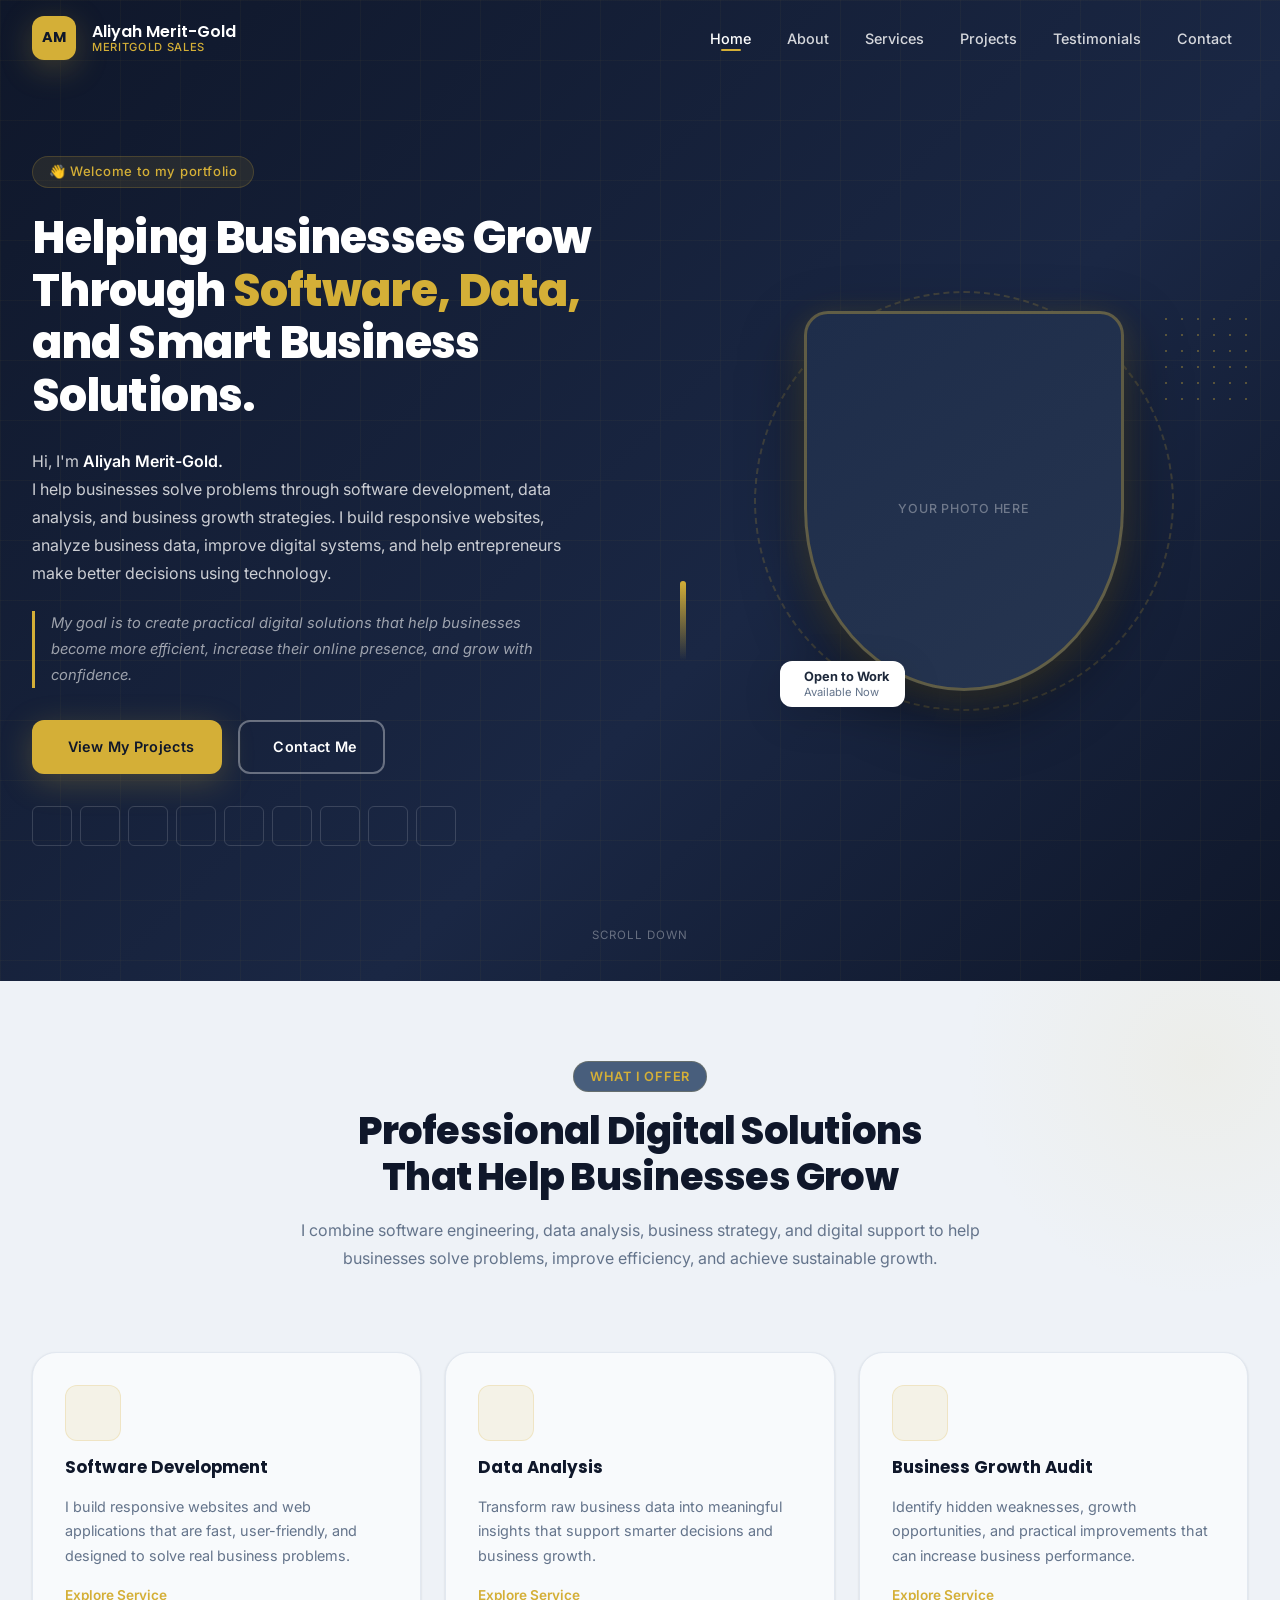
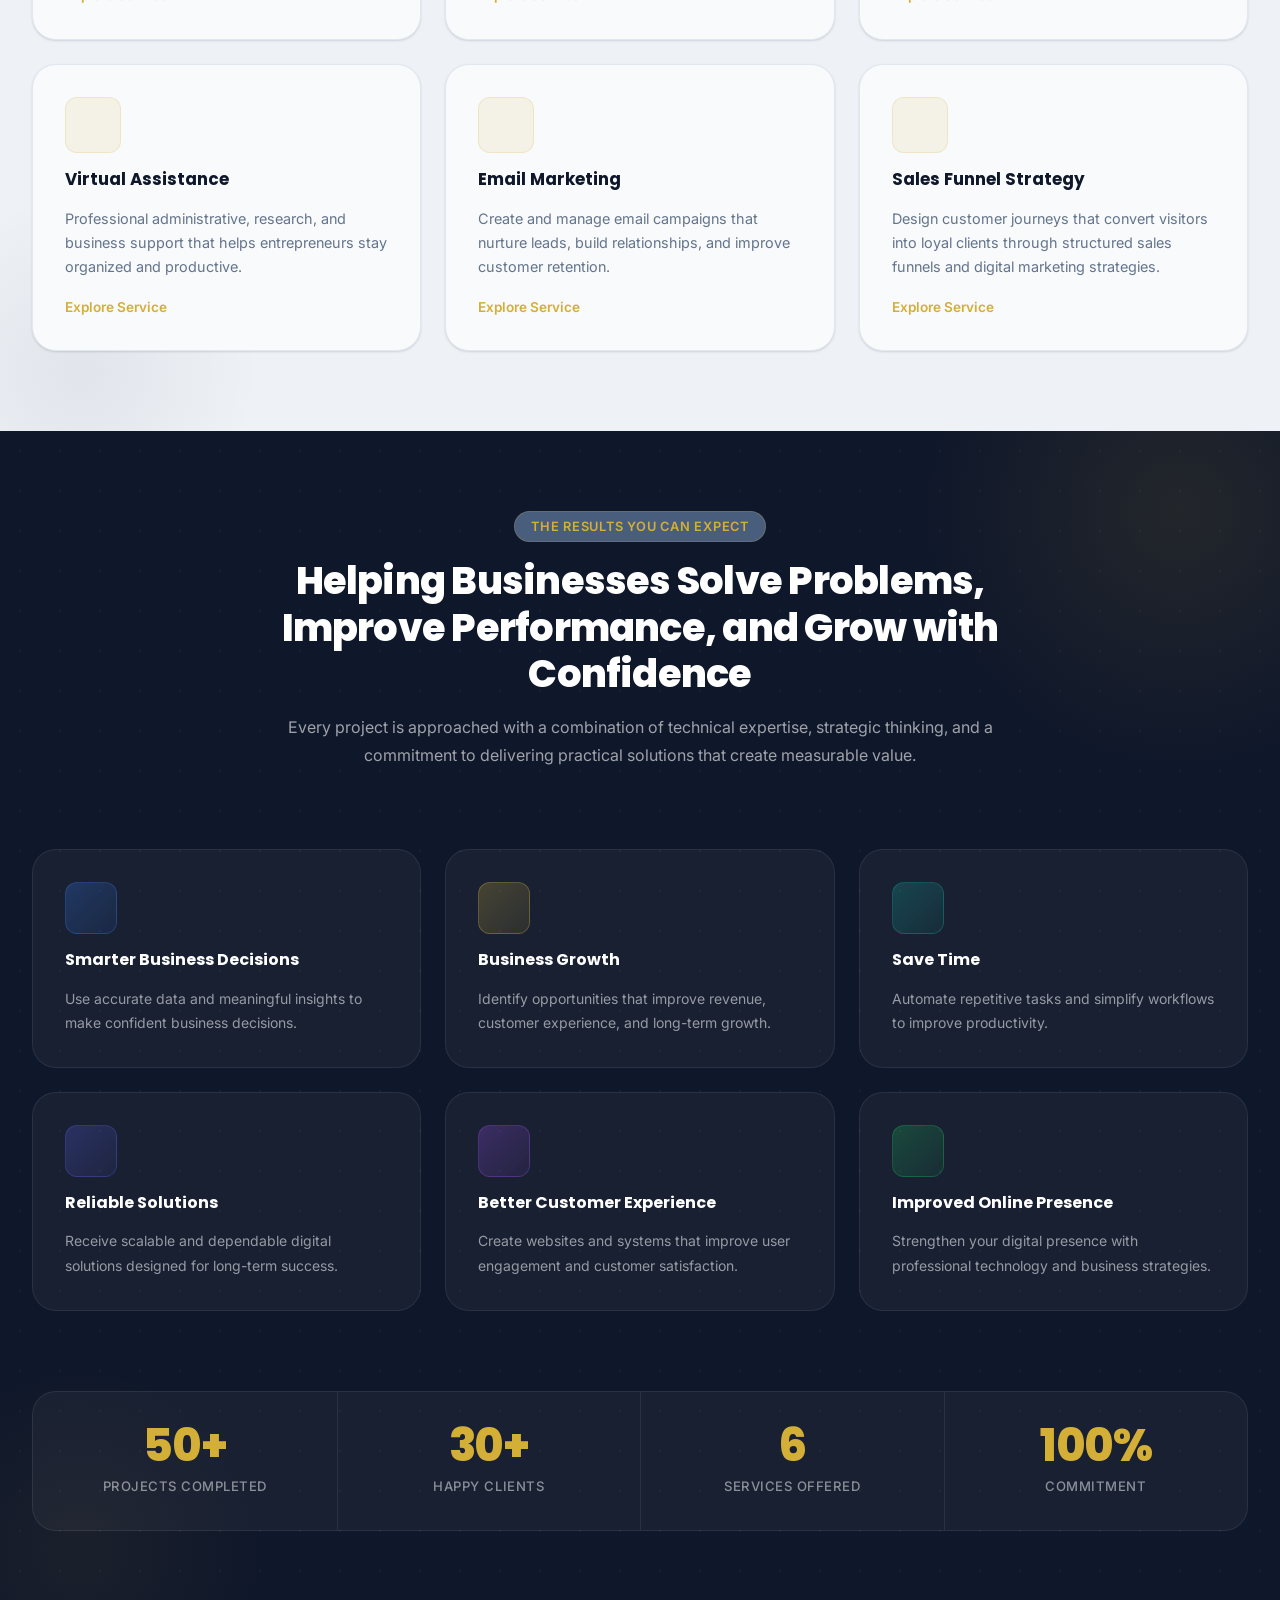
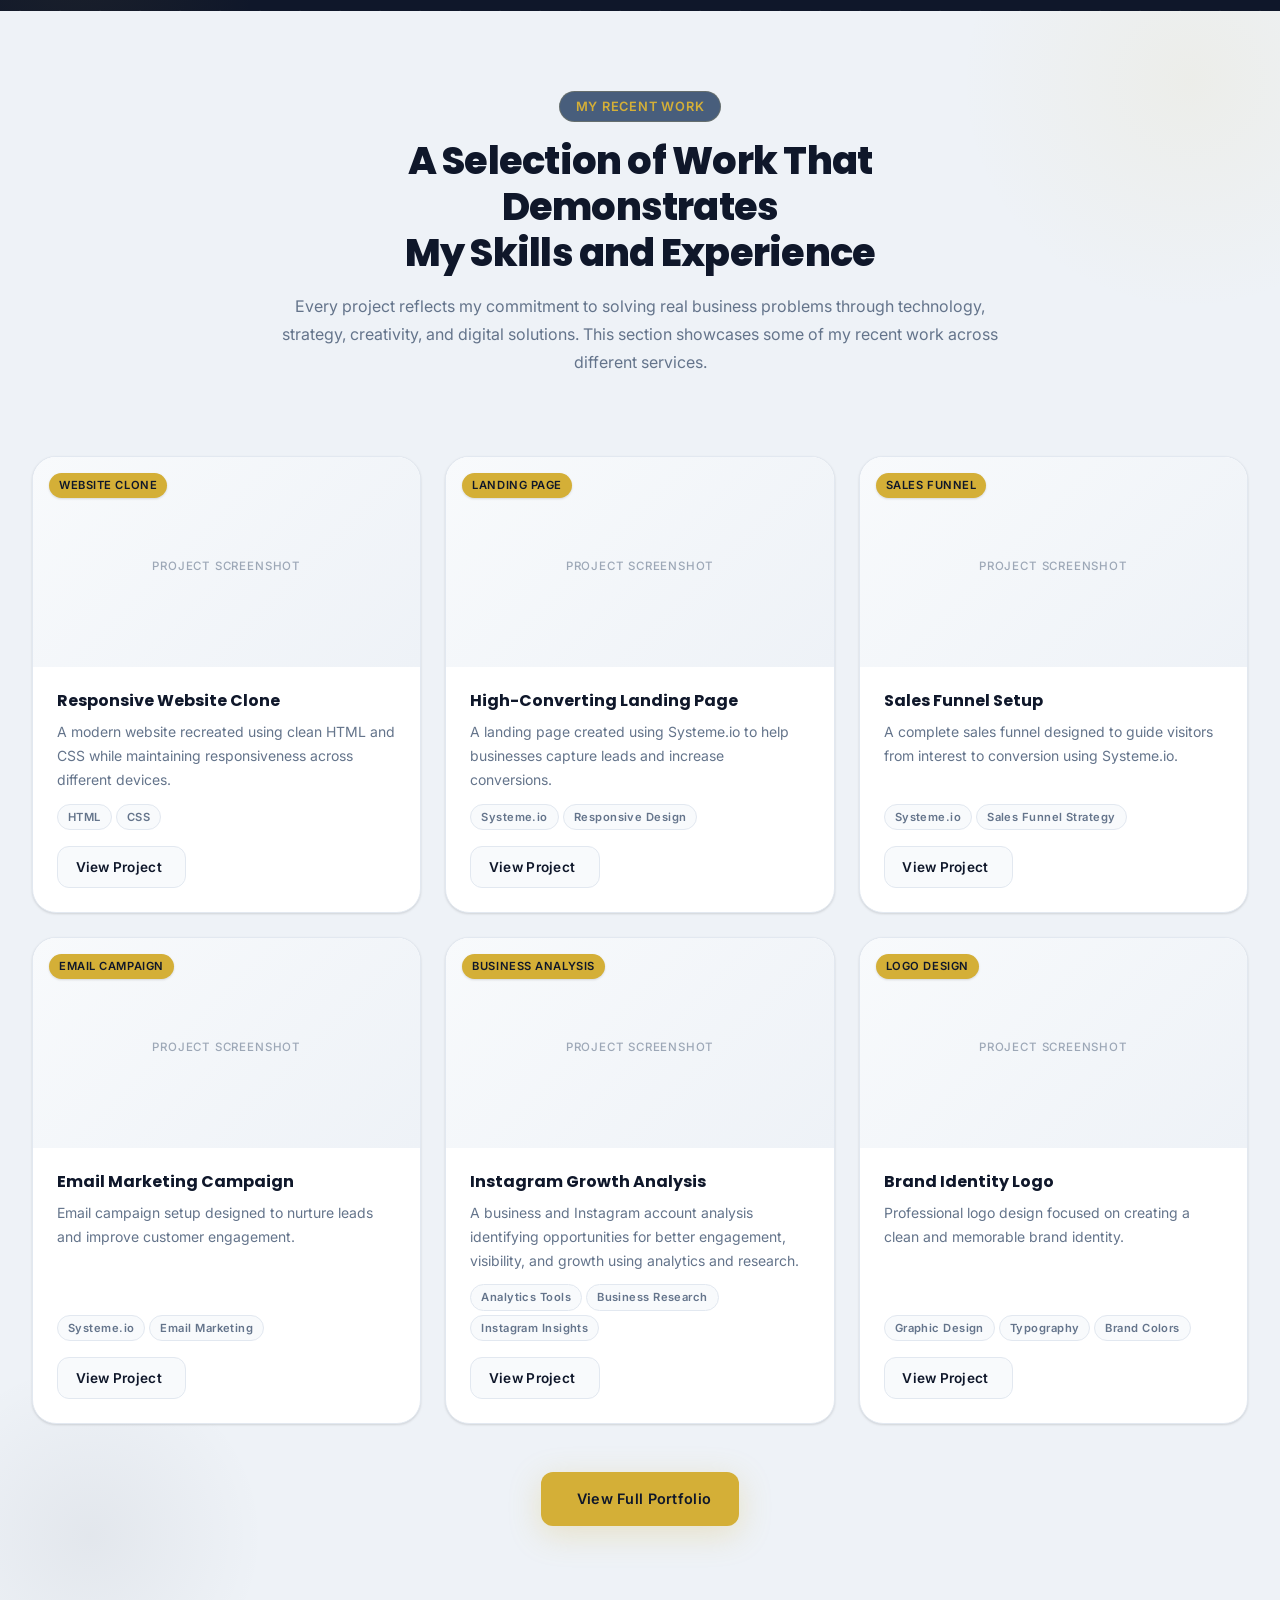
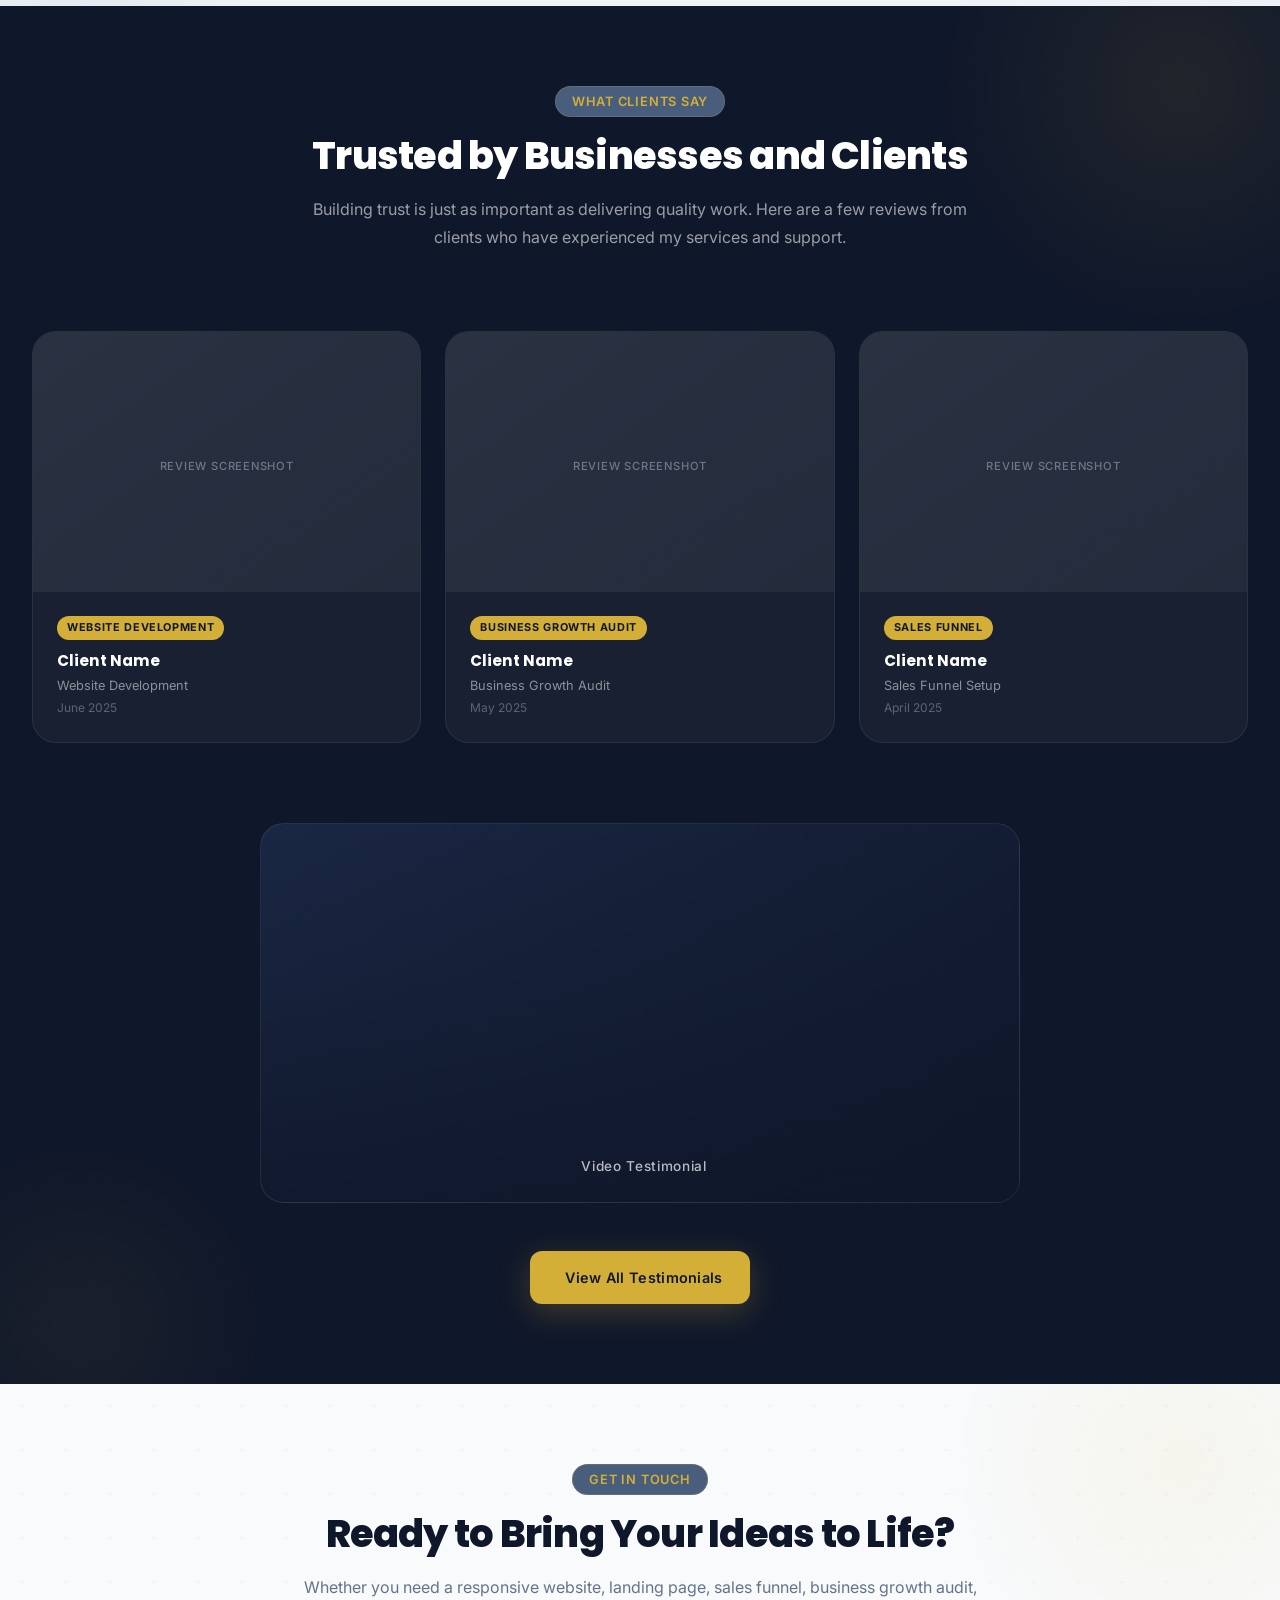
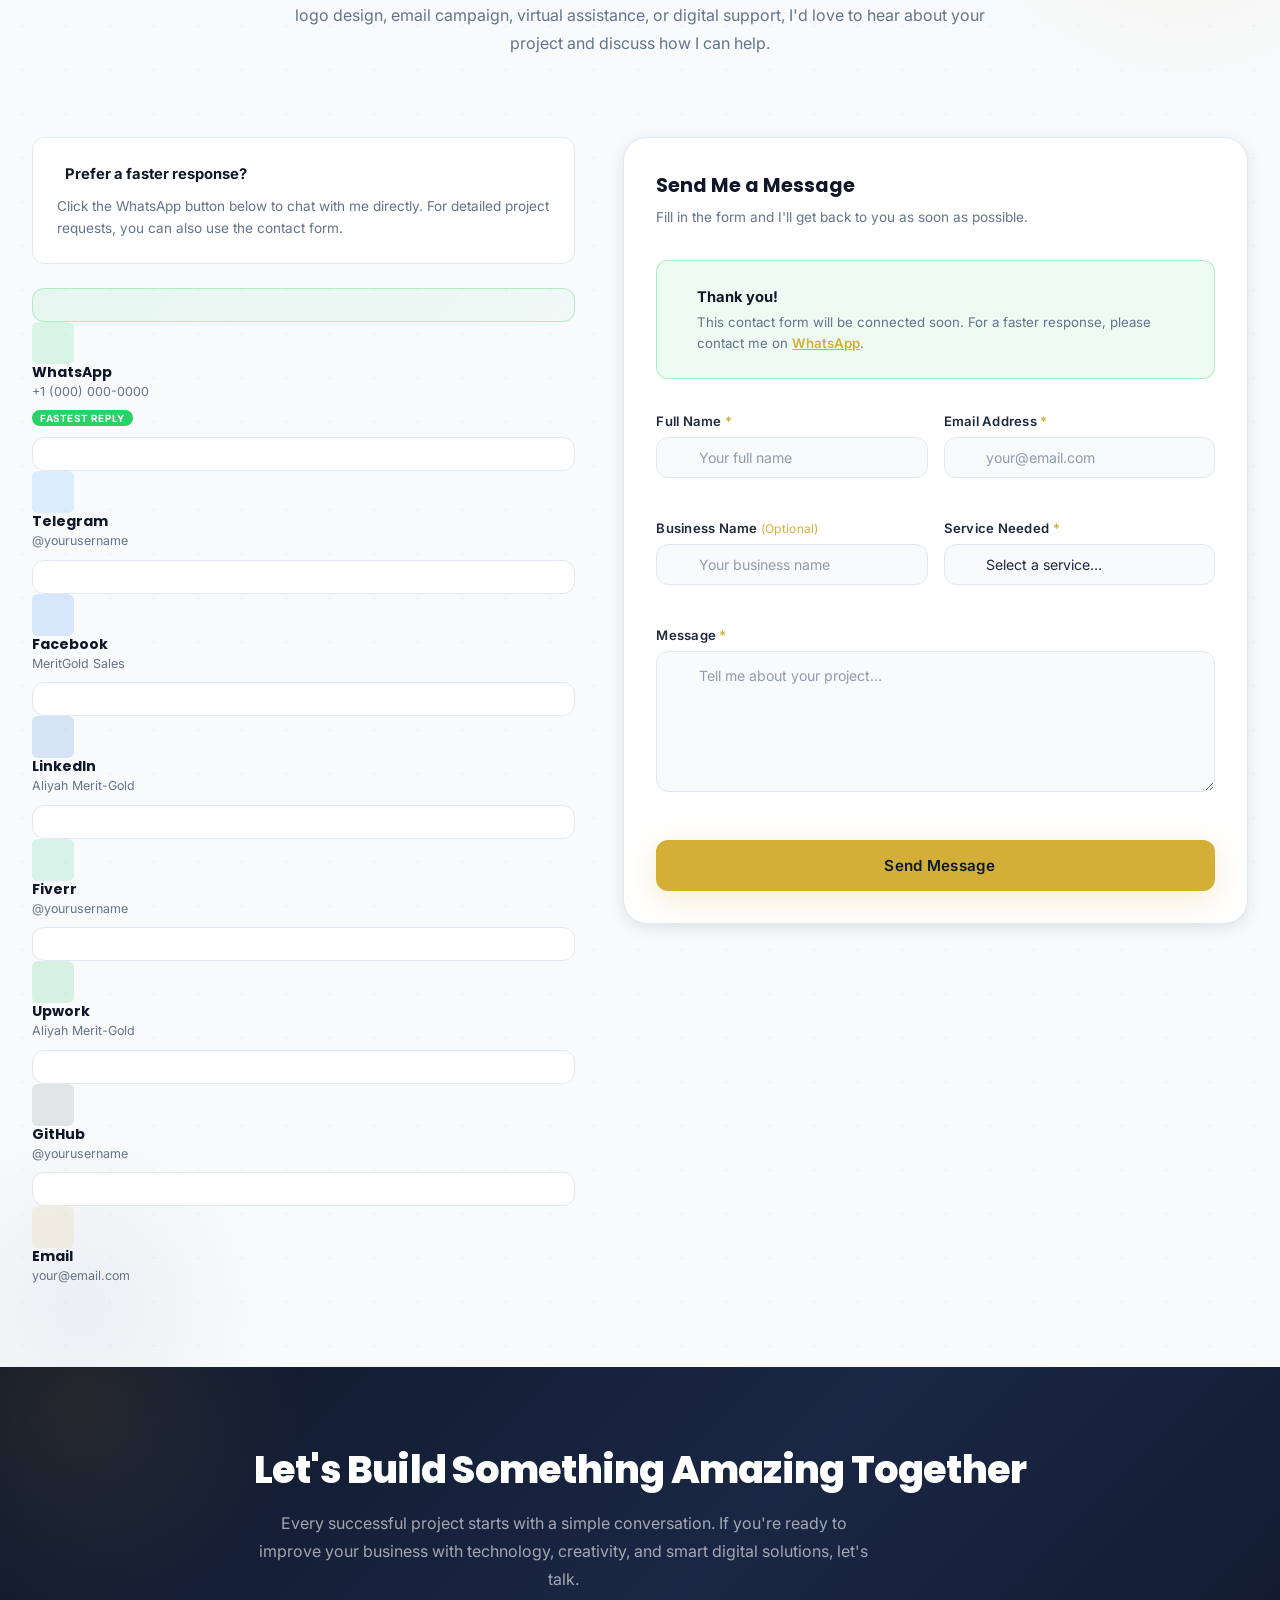
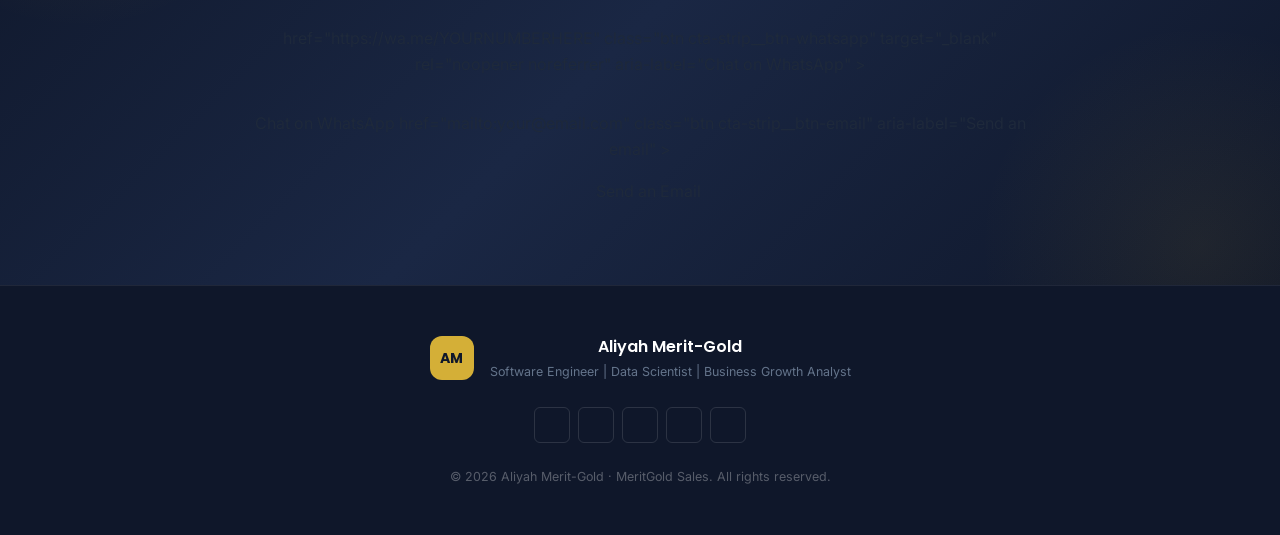
==== index.html @ 546d3d3c "My Portfolio" ====
<!DOCTYPE html>
<html lang="en">

<head>
  <meta charset="UTF-8" />
  <meta name="viewport" content="width=device-width, initial-scale=1.0" />
  <meta name="description"
    content="Aliyah Merit-Gold — Software Engineer, Data Scientist & Business Growth Analyst. Helping businesses grow through technology." />
  <title>Aliyah Merit-Gold | MeritGold Sales</title>

  <!-- Google Fonts: Poppins (headings) + Inter (body) -->
  <link rel="preconnect" href="https://fonts.googleapis.com" />
  <link rel="preconnect" href="https://fonts.gstatic.com" crossorigin />
  <link
    href="https://fonts.googleapis.com/css2?family=Poppins:wght@400;500;600;700;800&family=Inter:wght@300;400;500;600&display=swap"
    rel="stylesheet" />

  <!-- Phosphor Icons (lightweight, clean icon set) -->
  <script src="https://unpkg.com/@phosphor-icons/web@2.1.1/src/index.js" defer></script>

  <link rel="stylesheet" href="style.css" />
</head>

<body>

  <!-- ============================================================
       NAVIGATION BAR
  ============================================================ -->
  <header class="navbar" id="navbar" role="banner">
    <nav class="nav-container" aria-label="Main navigation">

      <!-- Left: Logo + Name -->
      <a href="#home" class="nav-brand" aria-label="Aliyah Merit-Gold home">
        <div class="nav-logo" aria-hidden="true">AM</div>
        <div class="nav-brand-text">
          <span class="nav-name">Aliyah Merit-Gold</span>
          <span class="nav-subtitle">MeritGold Sales</span>
        </div>
      </a>

      <!-- Right: Nav Links -->
      <ul class="nav-links" id="nav-links" role="list">
        <li><a href="#home" class="nav-link active">Home</a></li>
        <li><a href="/about.html" class="nav-link">About</a></li>
        <li><a href="#services" class="nav-link">Services</a></li>
        <li><a href="#projects" class="nav-link">Projects</a></li>
        <li><a href="#testimonials" class="nav-link">Testimonials</a></li>
        <li><a href="#contact" class="nav-link">Contact</a></li>
      </ul>

      <!-- Hamburger (mobile only) -->
      <button class="hamburger" id="hamburger" aria-label="Toggle navigation menu" aria-expanded="false"
        aria-controls="nav-links">
        <span class="hamburger-line"></span>
        <span class="hamburger-line"></span>
        <span class="hamburger-line"></span>
      </button>

    </nav>
  </header>

  <!-- Mobile Nav Overlay -->
  <div class="nav-overlay" id="nav-overlay" aria-hidden="true"></div>


  <!-- ============================================================
       HERO SECTION
  ============================================================ -->
  <main>
    <section class="hero" id="home" aria-label="Hero section">
      <div class="hero-container">

        <!-- Left Column: Text Content -->
        <div class="hero-content" data-animate="fade-left">

          <!-- Eyebrow label -->
          <span class="hero-eyebrow">👋 Welcome to my portfolio</span>

          <h1 class="hero-heading">
            Helping Businesses Grow Through
            <span class="hero-heading-accent">Software, Data,</span>
            and Smart Business Solutions.
          </h1>

          <p class="hero-intro">
            Hi, I'm <strong>Aliyah Merit-Gold.</strong><br />
            I help businesses solve problems through software development,
            data analysis, and business growth strategies. I build responsive
            websites, analyze business data, improve digital systems, and help
            entrepreneurs make better decisions using technology.
          </p>

          <p class="hero-goal">
            My goal is to create practical digital solutions that help businesses
            become more efficient, increase their online presence, and grow with confidence.
          </p>

          <!-- CTA Buttons -->
          <div class="hero-buttons" role="group" aria-label="Call to action buttons">
            <a href="#projects" class="btn btn-primary">
              <i class="ph ph-folder-open" aria-hidden="true"></i>
              View My Projects
            </a>
            <a href="#contact" class="btn btn-secondary">
              <i class="ph ph-envelope" aria-hidden="true"></i>
              Contact Me
            </a>
          </div>

          <!-- Social Media Icons -->
          <div class="hero-socials" role="list" aria-label="Social media links">
            <a href="#" class="social-link" role="listitem" aria-label="GitHub profile" title="GitHub">
              <i class="ph ph-github-logo" aria-hidden="true"></i>
            </a>
            <a href="#" class="social-link" role="listitem" aria-label="LinkedIn profile" title="LinkedIn">
              <i class="ph ph-linkedin-logo" aria-hidden="true"></i>
            </a>
            <a href="#" class="social-link" role="listitem" aria-label="Facebook profile" title="Facebook">
              <i class="ph ph-facebook-logo" aria-hidden="true"></i>
            </a>
            <a href="#" class="social-link" role="listitem" aria-label="Twitter / X profile" title="Twitter / X">
              <i class="ph ph-x-logo" aria-hidden="true"></i>
            </a>
            <a href="#" class="social-link" role="listitem" aria-label="TikTok profile" title="TikTok">
              <i class="ph ph-tiktok-logo" aria-hidden="true"></i>
            </a>
            <a href="#" class="social-link" role="listitem" aria-label="Upwork profile" title="Upwork">
              <i class="ph ph-briefcase" aria-hidden="true"></i>
            </a>
            <a href="#" class="social-link" role="listitem" aria-label="Fiverr profile" title="Fiverr">
              <i class="ph ph-storefront" aria-hidden="true"></i>
            </a>
            <a href="#" class="social-link" role="listitem" aria-label="About.me profile" title="About.me">
              <i class="ph ph-user-circle" aria-hidden="true"></i>
            </a>
            <a href="#" class="social-link" role="listitem" aria-label="Crunchbase profile" title="Crunchbase">
              <i class="ph ph-chart-line-up" aria-hidden="true"></i>
            </a>
          </div>

        </div><!-- /hero-content -->

        <!-- Right Column: Profile Image -->
        <div class="hero-image-wrapper" data-animate="fade-right" aria-hidden="true">

          <!-- Decorative background shapes -->
          <div class="hero-deco hero-deco--ring"></div>
          <div class="hero-deco hero-deco--dot-grid"></div>
          <div class="hero-deco hero-deco--accent-bar"></div>

          <!-- Profile image container -->
          <div class="hero-image-container">
            <div class="hero-image-placeholder" role="img" aria-label="Aliyah Merit-Gold profile photo placeholder">
              <i class="ph ph-user" aria-hidden="true"></i>
              <span>Your Photo Here</span>
            </div>

            <!-- Floating badge -->
            <div class="hero-badge" aria-hidden="true">
              <i class="ph ph-star-four" class="badge-icon"></i>
              <div class="badge-text">
                <strong>Open to Work</strong>
                <span>Available Now</span>
              </div>
            </div>
          </div>

        </div><!-- /hero-image-wrapper -->

      </div><!-- /hero-container -->

      <!-- Scroll indicator -->
      <div class="hero-scroll" aria-hidden="true">
        <span>Scroll Down</span>
        <i class="ph ph-arrow-down"></i>
      </div>

    </section>

    <!-- ============================================================
     SERVICES SECTION
============================================================ -->
    <section class="services" id="services" aria-label="Services section">

      <!-- Decorative background shapes -->
      <div class="services-deco services-deco--circle-1" aria-hidden="true"></div>
      <div class="services-deco services-deco--circle-2" aria-hidden="true"></div>

      <div class="services-container">

        <!-- Section Header -->
        <div class="services-header">
          <span class="section-eyebrow">What I Offer</span>
          <h2 class="section-heading">
            Professional Digital Solutions<br />
            That Help Businesses Grow
          </h2>
          <p class="section-description">
            I combine software engineering, data analysis, business strategy, and digital
            support to help businesses solve problems, improve efficiency, and achieve
            sustainable growth.
          </p>
        </div>

        <!-- Cards Grid -->
        <div class="services-grid" role="list">

          <!-- Card 1: Software Development -->
          <article class="service-card" role="listitem" data-service-animate>
            <div class="service-card__icon-wrap" aria-hidden="true">
              <i class="ph ph-code service-card__icon"></i>
            </div>
            <h3 class="service-card__title">Software Development</h3>
            <p class="service-card__desc">
              I build responsive websites and web applications that are fast,
              user-friendly, and designed to solve real business problems.
            </p>
            <a href="services.html#software-development" class="service-card__link" aria-label="Learn more about Software Development">
            Explore Service <i class="ph ph-arrow-right service-card__arrow" aria-hidden="true"></i>
            </a>
          </article>

          <!-- Card 2: Data Analysis -->
          <article class="service-card" role="listitem" data-service-animate>
            <div class="service-card__icon-wrap" aria-hidden="true">
              <i class="ph ph-chart-bar service-card__icon"></i>
            </div>
            <h3 class="service-card__title">Data Analysis</h3>
            <p class="service-card__desc">
              Transform raw business data into meaningful insights that support
              smarter decisions and business growth.
            </p>
            <a href="services.html#data-analysis" class="service-card__link" aria-label="Learn more about Data Analysis">
              Explore Service <i class="ph ph-arrow-right service-card__arrow" aria-hidden="true"></i>
            </a>
          </article>

          <!-- Card 3: Business Growth Audit -->
          <article class="service-card" role="listitem" data-service-animate>
            <div class="service-card__icon-wrap" aria-hidden="true">
              <i class="ph ph-magnifying-glass-plus service-card__icon"></i>
            </div>
            <h3 class="service-card__title">Business Growth Audit</h3>
            <p class="service-card__desc">
              Identify hidden weaknesses, growth opportunities, and practical
              improvements that can increase business performance.
            </p>
            <a href="services.html#business-growth-audit" class="service-card__link" aria-label="Learn more about Business Growth Audit">
             Explore Service <i class="ph ph-arrow-right service-card__arrow" aria-hidden="true"></i>
            </a>
          </article>

          <!-- Card 4: Virtual Assistance -->
          <article class="service-card" role="listitem" data-service-animate>
            <div class="service-card__icon-wrap" aria-hidden="true">
              <i class="ph ph-headset service-card__icon"></i>
            </div>
            <h3 class="service-card__title">Virtual Assistance</h3>
            <p class="service-card__desc">
              Professional administrative, research, and business support that
              helps entrepreneurs stay organized and productive.
            </p>
            <a href="services.html#virtual-assistance" class="service-card__link" aria-label="Learn more about Virtual Assistance">
              Explore Service <i class="ph ph-arrow-right service-card__arrow" aria-hidden="true"></i>
            </a>
          </article>

          <!-- Card 5: Email Marketing -->
          <article class="service-card" role="listitem" data-service-animate>
            <div class="service-card__icon-wrap" aria-hidden="true">
              <i class="ph ph-envelope-open service-card__icon"></i>
            </div>
            <h3 class="service-card__title">Email Marketing</h3>
            <p class="service-card__desc">
              Create and manage email campaigns that nurture leads, build
              relationships, and improve customer retention.
            </p>
            <a href="services.html#email-marketing" class="service-card__link" aria-label="Learn more about Email Marketing">
              Explore Service <i class="ph ph-arrow-right service-card__arrow" aria-hidden="true"></i>
            </a>
          </article>

          <!-- Card 6: Sales Funnel Strategy -->
          <article class="service-card" role="listitem" data-service-animate>
            <div class="service-card__icon-wrap" aria-hidden="true">
              <i class="ph ph-funnel service-card__icon"></i>
            </div>
            <h3 class="service-card__title">Sales Funnel Strategy</h3>
            <p class="service-card__desc">
              Design customer journeys that convert visitors into loyal clients
              through structured sales funnels and digital marketing strategies.
            </p>
            <a href="services.html#sales-funnel" class="service-card__link" aria-label="Learn more about Sales Funnel Strategy">
              Explore Service <i class="ph ph-arrow-right service-card__arrow" aria-hidden="true"></i>
            </a>
          </article>

        </div><!-- /services-grid -->
      </div><!-- /services-container -->
    </section>

    <!-- ============================================================
     WHY CHOOSE ME SECTION
============================================================ -->
    <section class="why-choose" id="" aria-label="Why businesses choose Aliyah">

      <!-- Decorative background elements -->
      <div class="why-deco why-deco--top-right" aria-hidden="true"></div>
      <div class="why-deco why-deco--bottom-left" aria-hidden="true"></div>
      <div class="why-deco why-deco--grid" aria-hidden="true"></div>

      <div class="why-container">

        <!-- ── Section Header ── -->
        <div class="why-header">
          <span class="section-eyebrow">The Results You Can Expect</span>
          <h2 class="section-heading">
            Helping Businesses Solve Problems,<br />
            Improve Performance, and Grow with Confidence
          </h2>
          <p class="section-description">
            Every project is approached with a combination of technical expertise,
            strategic thinking, and a commitment to delivering practical solutions
            that create measurable value.
          </p>
        </div>

        <!-- ── Result Cards Grid ── -->
        <div class="why-grid" role="list">

          <!-- Card 1 -->
          <article class="why-card" role="listitem" data-why-animate>
            <div class="why-card__top">
              <div class="why-card__icon-wrap why-card__icon-wrap--blue" aria-hidden="true">
                <i class="ph ph-chart-line-up why-card__icon"></i>
              </div>
              <span class="why-card__check" aria-hidden="true">
                <i class="ph ph-check-circle"></i>
              </span>
            </div>
            <h3 class="why-card__title">Smarter Business Decisions</h3>
            <p class="why-card__desc">
              Use accurate data and meaningful insights to make confident
              business decisions.
            </p>
          </article>

          <!-- Card 2 -->
          <article class="why-card" role="listitem" data-why-animate>
            <div class="why-card__top">
              <div class="why-card__icon-wrap why-card__icon-wrap--gold" aria-hidden="true">
                <i class="ph ph-rocket-launch why-card__icon"></i>
              </div>
              <span class="why-card__check" aria-hidden="true">
                <i class="ph ph-check-circle"></i>
              </span>
            </div>
            <h3 class="why-card__title">Business Growth</h3>
            <p class="why-card__desc">
              Identify opportunities that improve revenue, customer experience,
              and long-term growth.
            </p>
          </article>

          <!-- Card 3 -->
          <article class="why-card" role="listitem" data-why-animate>
            <div class="why-card__top">
              <div class="why-card__icon-wrap why-card__icon-wrap--teal" aria-hidden="true">
                <i class="ph ph-clock why-card__icon"></i>
              </div>
              <span class="why-card__check" aria-hidden="true">
                <i class="ph ph-check-circle"></i>
              </span>
            </div>
            <h3 class="why-card__title">Save Time</h3>
            <p class="why-card__desc">
              Automate repetitive tasks and simplify workflows to improve
              productivity.
            </p>
          </article>

          <!-- Card 4 -->
          <article class="why-card" role="listitem" data-why-animate>
            <div class="why-card__top">
              <div class="why-card__icon-wrap why-card__icon-wrap--navy" aria-hidden="true">
                <i class="ph ph-shield-check why-card__icon"></i>
              </div>
              <span class="why-card__check" aria-hidden="true">
                <i class="ph ph-check-circle"></i>
              </span>
            </div>
            <h3 class="why-card__title">Reliable Solutions</h3>
            <p class="why-card__desc">
              Receive scalable and dependable digital solutions designed for
              long-term success.
            </p>
          </article>

          <!-- Card 5 -->
          <article class="why-card" role="listitem" data-why-animate>
            <div class="why-card__top">
              <div class="why-card__icon-wrap why-card__icon-wrap--purple" aria-hidden="true">
                <i class="ph ph-users-three why-card__icon"></i>
              </div>
              <span class="why-card__check" aria-hidden="true">
                <i class="ph ph-check-circle"></i>
              </span>
            </div>
            <h3 class="why-card__title">Better Customer Experience</h3>
            <p class="why-card__desc">
              Create websites and systems that improve user engagement and
              customer satisfaction.
            </p>
          </article>

          <!-- Card 6 -->
          <article class="why-card" role="listitem" data-why-animate>
            <div class="why-card__top">
              <div class="why-card__icon-wrap why-card__icon-wrap--green" aria-hidden="true">
                <i class="ph ph-trend-up why-card__icon"></i>
              </div>
              <span class="why-card__check" aria-hidden="true">
                <i class="ph ph-check-circle"></i>
              </span>
            </div>
            <h3 class="why-card__title">Improved Online Presence</h3>
            <p class="why-card__desc">
              Strengthen your digital presence with professional technology and
              business strategies.
            </p>
          </article>

        </div><!-- /why-grid -->

        <!-- ── Statistics Strip ── -->
        <div class="why-stats" role="list" aria-label="Key statistics" data-why-stats>
          <div class="why-stat" role="listitem">
            <span class="why-stat__number">
              <span class="why-stat__count" data-target="50" data-suffix="+">0</span>
            </span>
            <span class="why-stat__label">Projects Completed</span>
          </div>
          <div class="why-stat why-stat--divider" role="listitem">
            <span class="why-stat__number">
              <span class="why-stat__count" data-target="30" data-suffix="+">0</span>
            </span>
            <span class="why-stat__label">Happy Clients</span>
          </div>
          <div class="why-stat why-stat--divider" role="listitem">
            <span class="why-stat__number">
              <span class="why-stat__count" data-target="6" data-suffix="">0</span>
            </span>
            <span class="why-stat__label">Services Offered</span>
          </div>
          <div class="why-stat why-stat--divider" role="listitem">
            <span class="why-stat__number">
              <span class="why-stat__count" data-target="100" data-suffix="%">0</span>
            </span>
            <span class="why-stat__label">Commitment</span>
          </div>
        </div><!-- /why-stats -->

      </div><!-- /why-container -->
    </section>

    <!-- ============================================================
     FEATURED PORTFOLIO SECTION
============================================================ -->
    <section class="portfolio" id="projects" aria-label="Featured portfolio section">

      <!-- Decorative elements -->
      <div class="portfolio-deco portfolio-deco--tr" aria-hidden="true"></div>
      <div class="portfolio-deco portfolio-deco--bl" aria-hidden="true"></div>

      <div class="portfolio-container">

        <!-- ── Section Header ── -->
        <div class="portfolio-header">
          <span class="section-eyebrow">My Recent Work</span>
          <h2 class="section-heading">
            A Selection of Work That Demonstrates<br />
            My Skills and Experience
          </h2>
          <p class="section-description">
            Every project reflects my commitment to solving real business problems through
            technology, strategy, creativity, and digital solutions. This section showcases
            some of my recent work across different services.
          </p>
        </div>

        <!-- ── Cards Grid ── -->
        <div class="portfolio-grid" role="list">

          <!-- Card 1: Website Clone -->
          <article class="portfolio-card" role="listitem" data-portfolio-animate>
            <!-- Image area — replace src with your screenshot later -->
            <div class="portfolio-card__image-wrap">
              <img src="images/project-1.jpg" alt="Responsive Website Clone project screenshot"
                class="portfolio-card__image" loading="lazy"
                onerror="this.style.display='none'; this.nextElementSibling.style.display='flex';" />
              <!-- Placeholder shown when image is missing -->
              <div class="portfolio-card__placeholder" aria-hidden="true">
                <i class="ph ph-monitor"></i>
                <span>Project Screenshot</span>
              </div>
              <!-- Category badge overlaid on image -->
              <span class="portfolio-card__badge">Website Clone</span>
            </div>

            <div class="portfolio-card__body">
              <h3 class="portfolio-card__title">Responsive Website Clone</h3>
              <p class="portfolio-card__desc">
                A modern website recreated using clean HTML and CSS while maintaining
                responsiveness across different devices.
              </p>
              <div class="portfolio-card__tools" aria-label="Tools used">
                <span class="tool-badge">HTML</span>
                <span class="tool-badge">CSS</span>
              </div>
              <a href="#" class="btn btn-portfolio" aria-label="View details for Responsive Website Clone">
                View Project <i class="ph ph-arrow-right" aria-hidden="true"></i>
              </a>
            </div>
          </article>

          <!-- Card 2: Landing Page -->
          <article class="portfolio-card" role="listitem" data-portfolio-animate>
            <div class="portfolio-card__image-wrap">
              <img src="images/project-2.jpg" alt="High-Converting Landing Page project screenshot"
                class="portfolio-card__image" loading="lazy"
                onerror="this.style.display='none'; this.nextElementSibling.style.display='flex';" />
              <div class="portfolio-card__placeholder" aria-hidden="true">
                <i class="ph ph-layout"></i>
                <span>Project Screenshot</span>
              </div>
              <span class="portfolio-card__badge">Landing Page</span>
            </div>
            <div class="portfolio-card__body">
              <h3 class="portfolio-card__title">High-Converting Landing Page</h3>
              <p class="portfolio-card__desc">
                A landing page created using Systeme.io to help businesses capture
                leads and increase conversions.
              </p>
              <div class="portfolio-card__tools" aria-label="Tools used">
                <span class="tool-badge">Systeme.io</span>
                <span class="tool-badge">Responsive Design</span>
              </div>
              <a href="#" class="btn btn-portfolio" aria-label="View details for High-Converting Landing Page">
                View Project <i class="ph ph-arrow-right" aria-hidden="true"></i>
              </a>
            </div>
          </article>

          <!-- Card 3: Sales Funnel -->
          <article class="portfolio-card" role="listitem" data-portfolio-animate>
            <div class="portfolio-card__image-wrap">
              <img src="images/project-3.jpg" alt="Sales Funnel Setup project screenshot" class="portfolio-card__image"
                loading="lazy" onerror="this.style.display='none'; this.nextElementSibling.style.display='flex';" />
              <div class="portfolio-card__placeholder" aria-hidden="true">
                <i class="ph ph-funnel"></i>
                <span>Project Screenshot</span>
              </div>
              <span class="portfolio-card__badge">Sales Funnel</span>
            </div>
            <div class="portfolio-card__body">
              <h3 class="portfolio-card__title">Sales Funnel Setup</h3>
              <p class="portfolio-card__desc">
                A complete sales funnel designed to guide visitors from interest
                to conversion using Systeme.io.
              </p>
              <div class="portfolio-card__tools" aria-label="Tools used">
                <span class="tool-badge">Systeme.io</span>
                <span class="tool-badge">Sales Funnel Strategy</span>
              </div>
              <a href="#" class="btn btn-portfolio" aria-label="View details for Sales Funnel Setup">
                View Project <i class="ph ph-arrow-right" aria-hidden="true"></i>
              </a>
            </div>
          </article>

          <!-- Card 4: Email Campaign -->
          <article class="portfolio-card" role="listitem" data-portfolio-animate>
            <div class="portfolio-card__image-wrap">
              <img src="images/project-4.jpg" alt="Email Marketing Campaign project screenshot"
                class="portfolio-card__image" loading="lazy"
                onerror="this.style.display='none'; this.nextElementSibling.style.display='flex';" />
              <div class="portfolio-card__placeholder" aria-hidden="true">
                <i class="ph ph-envelope-open"></i>
                <span>Project Screenshot</span>
              </div>
              <span class="portfolio-card__badge">Email Campaign</span>
            </div>
            <div class="portfolio-card__body">
              <h3 class="portfolio-card__title">Email Marketing Campaign</h3>
              <p class="portfolio-card__desc">
                Email campaign setup designed to nurture leads and improve
                customer engagement.
              </p>
              <div class="portfolio-card__tools" aria-label="Tools used">
                <span class="tool-badge">Systeme.io</span>
                <span class="tool-badge">Email Marketing</span>
              </div>
              <a href="#" class="btn btn-portfolio" aria-label="View details for Email Marketing Campaign">
                View Project <i class="ph ph-arrow-right" aria-hidden="true"></i>
              </a>
            </div>
          </article>

          <!-- Card 5: Business Analysis -->
          <article class="portfolio-card" role="listitem" data-portfolio-animate>
            <div class="portfolio-card__image-wrap">
              <img src="images/project-5.jpg" alt="Instagram Growth Analysis project screenshot"
                class="portfolio-card__image" loading="lazy"
                onerror="this.style.display='none'; this.nextElementSibling.style.display='flex';" />
              <div class="portfolio-card__placeholder" aria-hidden="true">
                <i class="ph ph-chart-line-up"></i>
                <span>Project Screenshot</span>
              </div>
              <span class="portfolio-card__badge">Business Analysis</span>
            </div>
            <div class="portfolio-card__body">
              <h3 class="portfolio-card__title">Instagram Growth Analysis</h3>
              <p class="portfolio-card__desc">
                A business and Instagram account analysis identifying opportunities
                for better engagement, visibility, and growth using analytics and research.
              </p>
              <div class="portfolio-card__tools" aria-label="Tools used">
                <span class="tool-badge">Analytics Tools</span>
                <span class="tool-badge">Business Research</span>
                <span class="tool-badge">Instagram Insights</span>
              </div>
              <a href="#" class="btn btn-portfolio" aria-label="View details for Instagram Growth Analysis">
                View Project <i class="ph ph-arrow-right" aria-hidden="true"></i>
              </a>
            </div>
          </article>

          <!-- Card 6: Logo Design -->
          <article class="portfolio-card" role="listitem" data-portfolio-animate>
            <div class="portfolio-card__image-wrap">
              <img src="images/project-6.jpg" alt="Brand Identity Logo project screenshot" class="portfolio-card__image"
                loading="lazy" onerror="this.style.display='none'; this.nextElementSibling.style.display='flex';" />
              <div class="portfolio-card__placeholder" aria-hidden="true">
                <i class="ph ph-pen-nib"></i>
                <span>Project Screenshot</span>
              </div>
              <span class="portfolio-card__badge">Logo Design</span>
            </div>
            <div class="portfolio-card__body">
              <h3 class="portfolio-card__title">Brand Identity Logo</h3>
              <p class="portfolio-card__desc">
                Professional logo design focused on creating a clean and memorable
                brand identity.
              </p>
              <div class="portfolio-card__tools" aria-label="Tools used">
                <span class="tool-badge">Graphic Design</span>
                <span class="tool-badge">Typography</span>
                <span class="tool-badge">Brand Colors</span>
              </div>
              <a href="#" class="btn btn-portfolio" aria-label="View details for Brand Identity Logo">
                View Project <i class="ph ph-arrow-right" aria-hidden="true"></i>
              </a>
            </div>
          </article>

        </div><!-- /portfolio-grid -->

        <!-- ── View Full Portfolio CTA ── -->
        <div class="portfolio-cta">
          <a href="portfolio.html" class="btn btn-primary">
            <i class="ph ph-squares-four" aria-hidden="true"></i>
            View Full Portfolio
          </a>
        </div>

      </div><!-- /portfolio-container -->
    </section>

    <!-- ============================================================
     TESTIMONIALS & REVIEWS SECTION
============================================================ -->
    <section class="testimonials" id="testimonials" aria-label="Testimonials and reviews">

      <!-- Decorative elements -->
      <div class="testi-deco testi-deco--tr" aria-hidden="true"></div>
      <div class="testi-deco testi-deco--bl" aria-hidden="true"></div>

      <div class="testi-container">

        <!-- ── Section Header ── -->
        <div class="testi-header">
          <span class="section-eyebrow">What Clients Say</span>
          <h2 class="section-heading">Trusted by Businesses and Clients</h2>
          <p class="section-description">
            Building trust is just as important as delivering quality work. Here are a
            few reviews from clients who have experienced my services and support.
          </p>
        </div>

        <!-- ── Testimonial Cards ── -->
        <div class="testi-grid" role="list">

          <!-- Card 1 -->
          <article class="testi-card" role="listitem" data-testi-animate>
            <!-- Clickable image — opens modal -->
            <button class="testi-card__img-btn" aria-label="View full testimonial image 1"
              data-modal-src="images/testimonial-1.jpg" data-modal-alt="Client review screenshot 1">
              <img src="images/testimonial-1.jpg" alt="Client review screenshot 1" class="testi-card__img"
                loading="lazy" onerror="this.style.display='none'; this.nextElementSibling.style.display='flex';" />
              <!-- Placeholder shown when image is missing -->
              <div class="testi-card__placeholder" aria-hidden="true">
                <i class="ph ph-chat-centered-text"></i>
                <span>Review Screenshot</span>
              </div>
              <!-- Zoom hint -->
              <div class="testi-card__zoom-hint" aria-hidden="true">
                <i class="ph ph-magnifying-glass-plus"></i>
              </div>
            </button>

            <div class="testi-card__body">
              <span class="testi-card__badge">Website Development</span>
              <div class="testi-card__meta">
                <p class="testi-card__name">Client Name</p>
                <p class="testi-card__service">Website Development</p>
                <p class="testi-card__date">June 2025</p>
              </div>
            </div>
          </article>

          <!-- Card 2 -->
          <article class="testi-card" role="listitem" data-testi-animate>
            <button class="testi-card__img-btn" aria-label="View full testimonial image 2"
              data-modal-src="images/testimonial-2.jpg" data-modal-alt="Client review screenshot 2">
              <img src="images/testimonial-2.jpg" alt="Client review screenshot 2" class="testi-card__img"
                loading="lazy" onerror="this.style.display='none'; this.nextElementSibling.style.display='flex';" />
              <div class="testi-card__placeholder" aria-hidden="true">
                <i class="ph ph-chat-centered-text"></i>
                <span>Review Screenshot</span>
              </div>
              <div class="testi-card__zoom-hint" aria-hidden="true">
                <i class="ph ph-magnifying-glass-plus"></i>
              </div>
            </button>

            <div class="testi-card__body">
              <span class="testi-card__badge">Business Growth Audit</span>
              <div class="testi-card__meta">
                <p class="testi-card__name">Client Name</p>
                <p class="testi-card__service">Business Growth Audit</p>
                <p class="testi-card__date">May 2025</p>
              </div>
            </div>
          </article>

          <!-- Card 3 -->
          <article class="testi-card" role="listitem" data-testi-animate>
            <button class="testi-card__img-btn" aria-label="View full testimonial image 3"
              data-modal-src="images/testimonial-3.jpg" data-modal-alt="Client review screenshot 3">
              <img src="images/testimonial-3.jpg" alt="Client review screenshot 3" class="testi-card__img"
                loading="lazy" onerror="this.style.display='none'; this.nextElementSibling.style.display='flex';" />
              <div class="testi-card__placeholder" aria-hidden="true">
                <i class="ph ph-chat-centered-text"></i>
                <span>Review Screenshot</span>
              </div>
              <div class="testi-card__zoom-hint" aria-hidden="true">
                <i class="ph ph-magnifying-glass-plus"></i>
              </div>
            </button>

            <div class="testi-card__body">
              <span class="testi-card__badge">Sales Funnel</span>
              <div class="testi-card__meta">
                <p class="testi-card__name">Client Name</p>
                <p class="testi-card__service">Sales Funnel Setup</p>
                <p class="testi-card__date">April 2025</p>
              </div>
            </div>
          </article>

        </div><!-- /testi-grid -->

        <!-- ── Video Testimonial ── -->
        <div class="testi-video-wrap" data-testi-animate>
          <div class="testi-video" role="img" aria-label="Video testimonial placeholder">
            <!-- Thumbnail placeholder — replace src with real thumbnail later -->
            <img src="images/video-thumbnail.jpg" alt="Video testimonial thumbnail" class="testi-video__thumb"
              loading="lazy" onerror="this.style.display='none';" />
            <!-- Overlay gradient -->
            <div class="testi-video__overlay" aria-hidden="true"></div>
            <!-- Play button -->
            <button class="testi-video__play" aria-label="Play video testimonial">
              <i class="ph ph-play-circle testi-video__play-icon" aria-hidden="true"></i>
            </button>
            <!-- Label -->
            <div class="testi-video__label" aria-hidden="true">
              <i class="ph ph-video-camera"></i>
              <span>Video Testimonial</span>
            </div>
          </div>
        </div>

        <!-- ── Bottom CTA ── -->
        <div class="testi-cta">
          <a href="testimonials.html" class="btn btn-primary">
            <i class="ph ph-star" aria-hidden="true"></i>
            View All Testimonials
          </a>
        </div>

      </div><!-- /testi-container -->
    </section>

    <!-- ============================================================
     TESTIMONIAL MODAL
============================================================ -->
    <div class="testi-modal" id="testiModal" role="dialog" aria-modal="true" aria-label="Testimonial image viewer"
      aria-hidden="true">
      <div class="testi-modal__backdrop" id="testiModalBackdrop"></div>
      <div class="testi-modal__panel">
        <button class="testi-modal__close" id="testiModalClose" aria-label="Close testimonial viewer">
          <i class="ph ph-x" aria-hidden="true"></i>
        </button>
        <div class="testi-modal__img-wrap">
          <img src="" alt="" class="testi-modal__img" id="testiModalImg" />
          <!-- Placeholder shown while loading -->
          <div class="testi-modal__loading" id="testiModalLoading" aria-hidden="true">
            <i class="ph ph-spinner testi-modal__spinner"></i>
          </div>
        </div>
      </div>
    </div>

    <!-- ============================================================
     CONTACT & CALL-TO-ACTION SECTION
============================================================ -->
    <section class="contact" id="contact" aria-label="Contact section">

      <!-- Decorative elements -->
      <div class="contact-deco contact-deco--tr" aria-hidden="true"></div>
      <div class="contact-deco contact-deco--bl" aria-hidden="true"></div>
      <div class="contact-deco contact-deco--grid" aria-hidden="true"></div>

      <div class="contact-container">

        <!-- ── Section Header ── -->
        <div class="contact-header">
          <span class="section-eyebrow">Get In Touch</span>
          <h2 class="section-heading">Ready to Bring Your Ideas to Life?</h2>
          <p class="section-description">
            Whether you need a responsive website, landing page, sales funnel,
            business growth audit, logo design, email campaign, virtual assistance,
            or digital support, I'd love to hear about your project and discuss
            how I can help.
          </p>
        </div>

        <!-- ── Two-column layout ── -->
        <div class="contact-body">

          <!-- ════ LEFT: Contact Info ════ -->
          <div class="contact-info" data-contact-animate>

            <div class="contact-intro">
              <p class="contact-intro__text">
                <i class="ph ph-lightning" aria-hidden="true"></i>
                <strong>Prefer a faster response?</strong>
              </p>
              <p class="contact-intro__sub">
                Click the WhatsApp button below to chat with me directly. For
                detailed project requests, you can also use the contact form.
              </p>
            </div>

            <!-- Contact cards list -->
            <ul class="contact-cards" role="list" aria-label="Contact methods">

              <!-- WhatsApp — PRIMARY (highlighted) -->
              <li>

                <a href="https://wa.me/YOURNUMBERHERE"
                class="contact-card contact-card--primary"
                target="_blank"
                rel="noopener noreferrer"
                aria-label="Contact on WhatsApp (primary contact method)"></a>
                
                <div class="contact-card__icon-wrap contact-card__icon-wrap--whatsapp">
                  <i class="ph ph-whatsapp-logo" aria-hidden="true"></i>
                </div>
                <div class="contact-card__text">
                  <span class="contact-card__platform">WhatsApp</span>
                  <span class="contact-card__handle">+1 (000) 000-0000</span>
                </div>
                <span class="contact-card__badge-primary" aria-hidden="true">Fastest Reply</span>
                <i class="ph ph-arrow-right contact-card__arrow" aria-hidden="true"></i>
                </a>
              </li>

              <!-- Telegram -->
              <li>

              <a href="https://t.me/YOURUSERNAME"
                class="contact-card"
                target="_blank"
                rel="noopener noreferrer"
                aria-label="Contact on Telegram"></a>
                
                <div class="contact-card__icon-wrap contact-card__icon-wrap--telegram">
                  <i class="ph ph-telegram-logo" aria-hidden="true"></i>
                </div>
                <div class="contact-card__text">
                  <span class="contact-card__platform">Telegram</span>
                  <span class="contact-card__handle">@yourusername</span>
                </div>
                <i class="ph ph-arrow-right contact-card__arrow" aria-hidden="true"></i>
                </a>
              </li>

              <!-- Facebook -->
              <li>

              <a href="https://facebook.com/YOURPAGE"
                class="contact-card"
                target="_blank"
                rel="noopener noreferrer"
                aria-label="Contact on Facebook"></a>
                
                <div class="contact-card__icon-wrap contact-card__icon-wrap--facebook">
                  <i class="ph ph-facebook-logo" aria-hidden="true"></i>
                </div>
                <div class="contact-card__text">
                  <span class="contact-card__platform">Facebook</span>
                  <span class="contact-card__handle">MeritGold Sales</span>
                </div>
                <i class="ph ph-arrow-right contact-card__arrow" aria-hidden="true"></i>
                </a>
              </li>

              <!-- LinkedIn -->
              <li>

               <a href="https://linkedin.com/in/YOURPROFILE"
                class="contact-card"
                target="_blank"
                rel="noopener noreferrer"
                aria-label="Contact on LinkedIn"></a>
                
                <div class="contact-card__icon-wrap contact-card__icon-wrap--linkedin">
                  <i class="ph ph-linkedin-logo" aria-hidden="true"></i>
                </div>
                <div class="contact-card__text">
                  <span class="contact-card__platform">LinkedIn</span>
                  <span class="contact-card__handle">Aliyah Merit-Gold</span>
                </div>
                <i class="ph ph-arrow-right contact-card__arrow" aria-hidden="true"></i>
                </a>
              </li>

              <!-- Fiverr -->
              <li>

               <a  href="https://fiverr.com/YOURUSERNAME"
                class="contact-card"
                target="_blank"
                rel="noopener noreferrer"
                aria-label="View Fiverr profile"></a>
                
                <div class="contact-card__icon-wrap contact-card__icon-wrap--fiverr">
                  <i class="ph ph-storefront" aria-hidden="true"></i>
                </div>
                <div class="contact-card__text">
                  <span class="contact-card__platform">Fiverr</span>
                  <span class="contact-card__handle">@yourusername</span>
                </div>
                <i class="ph ph-arrow-right contact-card__arrow" aria-hidden="true"></i>
                </a>
              </li>

              <!-- Upwork -->
              <li>

                <a href="https://upwork.com/freelancers/YOURPROFILE"
                class="contact-card"
                target="_blank"
                rel="noopener noreferrer"
                aria-label="View Upwork profile"></a>
                
                <div class="contact-card__icon-wrap contact-card__icon-wrap--upwork">
                  <i class="ph ph-briefcase" aria-hidden="true"></i>
                </div>
                <div class="contact-card__text">
                  <span class="contact-card__platform">Upwork</span>
                  <span class="contact-card__handle">Aliyah Merit-Gold</span>
                </div>
                <i class="ph ph-arrow-right contact-card__arrow" aria-hidden="true"></i>
                </a>
              </li>

              <!-- GitHub -->
              <li>

              <a href="https://github.com/YOURUSERNAME"
                class="contact-card"
                target="_blank"
                rel="noopener noreferrer"
                aria-label="View GitHub profile"></a>
                
                <div class="contact-card__icon-wrap contact-card__icon-wrap--github">
                  <i class="ph ph-github-logo" aria-hidden="true"></i>
                </div>
                <div class="contact-card__text">
                  <span class="contact-card__platform">GitHub</span>
                  <span class="contact-card__handle">@yourusername</span>
                </div>
                <i class="ph ph-arrow-right contact-card__arrow" aria-hidden="true"></i>
                </a>
              </li>

              <!-- Email -->
              <li>

               <a href="mailto:your@email.com"
                class="contact-card"
                aria-label="Send an email"></a>
                
                <div class="contact-card__icon-wrap contact-card__icon-wrap--email">
                  <i class="ph ph-envelope" aria-hidden="true"></i>
                </div>
                <div class="contact-card__text">
                  <span class="contact-card__platform">Email</span>
                  <span class="contact-card__handle">your@email.com</span>
                </div>
                <i class="ph ph-arrow-right contact-card__arrow" aria-hidden="true"></i>
                </a>
              </li>

            </ul>
          </div><!-- /contact-info -->

          <!-- ════ RIGHT: Contact Form ════ -->
          <div class="contact-form-wrap" data-contact-animate>
            <div class="contact-form-card">

              <div class="contact-form-card__header">
                <h3 class="contact-form-card__title">Send Me a Message</h3>
                <p class="contact-form-card__sub">
                  Fill in the form and I'll get back to you as soon as possible.
                </p>
              </div>

              <!-- SUCCESS MESSAGE (hidden by default, shown by JS) -->
              <div class="contact-form__success" id="contactSuccess" aria-live="polite" hidden>
                <i class="ph ph-check-circle" aria-hidden="true"></i>
                <div>
                  <strong>Thank you!</strong>
                  <p>
                    This contact form will be connected soon. For a faster
                    response, please contact me on
                    <a href="https://wa.me/YOURNUMBERHERE" target="_blank" rel="noopener noreferrer">WhatsApp</a>.
                  </p>
                </div>
              </div>

              <!--
            CONTACT FORM
            ─────────────────────────────────────────────────
            EmailJS Integration Checklist (for later):
            1. Install EmailJS: https://www.emailjs.com/
            2. Add SDK in <head>:
               <script src="https://cdn.jsdelivr.net/npm/@emailjs/browser@4/dist/email.min.js"></script>
               <script>emailjs.init("YOUR_PUBLIC_KEY");</script>
            3. In script.js, inside handleContactSubmit():
               Replace the simulated submit block with:
               emailjs.sendForm('YOUR_SERVICE_ID', 'YOUR_TEMPLATE_ID', this)
                 .then(() => showContactSuccess())
                 .catch((err) => showContactError(err));
            ─────────────────────────────────────────────────
          -->
              <form id="contact-form" class="contact-form" novalidate aria-label="Contact form">

                <!-- Row 1: Full Name + Email -->
                <div class="contact-form__row">
                  <div class="contact-form__field">
                    <label for="cf-name" class="contact-form__label">
                      Full Name <span aria-hidden="true">*</span>
                    </label>
                    <div class="contact-form__input-wrap">
                      <i class="ph ph-user contact-form__icon" aria-hidden="true"></i>
                      <input type="text" id="cf-name" name="full_name" class="contact-form__input"
                        placeholder="Your full name" required autocomplete="name" aria-required="true" />
                    </div>
                    <span class="contact-form__error" role="alert"></span>
                  </div>

                  <div class="contact-form__field">
                    <label for="cf-email" class="contact-form__label">
                      Email Address <span aria-hidden="true">*</span>
                    </label>
                    <div class="contact-form__input-wrap">
                      <i class="ph ph-envelope contact-form__icon" aria-hidden="true"></i>
                      <input type="email" id="cf-email" name="email_address" class="contact-form__input"
                        placeholder="your@email.com" required autocomplete="email" aria-required="true" />
                    </div>
                    <span class="contact-form__error" role="alert"></span>
                  </div>
                </div>

                <!-- Row 2: Business Name + Service -->
                <div class="contact-form__row">
                  <div class="contact-form__field">
                    <label for="cf-business" class="contact-form__label">
                      Business Name <span class="contact-form__label--optional">(Optional)</span>
                    </label>
                    <div class="contact-form__input-wrap">
                      <i class="ph ph-buildings contact-form__icon" aria-hidden="true"></i>
                      <input type="text" id="cf-business" name="business_name" class="contact-form__input"
                        placeholder="Your business name" autocomplete="organization" />
                    </div>
                  </div>

                  <div class="contact-form__field">
                    <label for="cf-service" class="contact-form__label">
                      Service Needed <span aria-hidden="true">*</span>
                    </label>
                    <div class="contact-form__input-wrap contact-form__input-wrap--select">
                      <i class="ph ph-briefcase contact-form__icon" aria-hidden="true"></i>
                      <select id="cf-service" name="service_needed" class="contact-form__input contact-form__select"
                        required aria-required="true">
                        <option value="" disabled selected>Select a service…</option>
                        <option value="Website Clone">Website Clone</option>
                        <option value="Website Development">Website Development</option>
                        <option value="Landing Page">Landing Page</option>
                        <option value="Sales Funnel">Sales Funnel</option>
                        <option value="Business Growth Audit">Business Growth Audit</option>
                        <option value="Data Analysis">Data Analysis</option>
                        <option value="Instagram Growth Analysis">Instagram Growth Analysis</option>
                        <option value="Email Marketing">Email Marketing</option>
                        <option value="Logo Design">Logo Design</option>
                        <option value="Virtual Assistance">Virtual Assistance</option>
                        <option value="Other">Other</option>
                      </select>
                      <i class="ph ph-caret-down contact-form__select-caret" aria-hidden="true"></i>
                    </div>
                    <span class="contact-form__error" role="alert"></span>
                  </div>
                </div>

                <!-- Row 3: Message -->
                <div class="contact-form__field">
                  <label for="cf-message" class="contact-form__label">
                    Message <span aria-hidden="true">*</span>
                  </label>
                  <div class="contact-form__input-wrap contact-form__input-wrap--textarea">
                    <i class="ph ph-chat-text contact-form__icon contact-form__icon--textarea" aria-hidden="true"></i>
                    <textarea id="cf-message" name="message" class="contact-form__input contact-form__textarea"
                      placeholder="Tell me about your project…" rows="5" required aria-required="true"></textarea>
                  </div>
                  <span class="contact-form__error" role="alert"></span>
                </div>

                <!-- Submit -->
                <button type="submit" class="btn btn-primary contact-form__submit" id="contactSubmitBtn"
                  aria-label="Send message">
                  <i class="ph ph-paper-plane-tilt" aria-hidden="true"></i>
                  <span class="contact-form__submit-label">Send Message</span>
                  <!-- Loading spinner (hidden by default) -->
                  <i class="ph ph-spinner contact-form__submit-spinner" aria-hidden="true" hidden></i>
                </button>

              </form>
            </div><!-- /contact-form-card -->
          </div><!-- /contact-form-wrap -->

        </div><!-- /contact-body -->
      </div><!-- /contact-container -->
    </section>

    <!-- ============================================================
     CALL TO ACTION STRIP
============================================================ -->
    <section class="cta-strip" aria-label="Call to action">
      <div class="cta-strip__deco cta-strip__deco--left" aria-hidden="true"></div>
      <div class="cta-strip__deco cta-strip__deco--right" aria-hidden="true"></div>

      <div class="cta-strip__container" data-contact-animate>
        <div class="cta-strip__text">
          <h2 class="cta-strip__heading">Let's Build Something Amazing Together</h2>
          <p class="cta-strip__sub">
            Every successful project starts with a simple conversation. If you're ready
            to improve your business with technology, creativity, and smart digital
            solutions, let's talk.
          </p>
        </div>
        <div class="cta-strip__buttons">
          <!-- Primary: WhatsApp -->

          href="https://wa.me/YOURNUMBERHERE"
          class="btn cta-strip__btn-whatsapp"
          target="_blank"
          rel="noopener noreferrer"
          aria-label="Chat on WhatsApp"
          >
          <i class="ph ph-whatsapp-logo" aria-hidden="true"></i>
          Chat on WhatsApp
          </a>
          <!-- Secondary: Email -->

          href="mailto:your@email.com"
          class="btn cta-strip__btn-email"
          aria-label="Send an email"
          >
          <i class="ph ph-envelope" aria-hidden="true"></i>
          Send an Email
          </a>
        </div>
      </div>
    </section>
  </main>


  <!-- ============================================================
       FOOTER
  ============================================================ -->
  <footer class="footer" role="contentinfo">
    <div class="footer-container">

      <!-- Brand -->
      <div class="footer-brand">
        <div class="footer-logo" aria-hidden="true">AM</div>
        <div>
          <p class="footer-name">Aliyah Merit-Gold</p>
          <p class="footer-tagline">Software Engineer | Data Scientist | Business Growth Analyst</p>
        </div>
      </div>

      <!-- Social icons -->
      <div class="footer-socials" role="list" aria-label="Footer social media links">
        <a href="#" class="footer-social-link" role="listitem" aria-label="GitHub" title="GitHub"> <i
            class="ph ph-github-logo" aria-hidden="true"></i></a>
        <a href="#" class="footer-social-link" role="listitem" aria-label="LinkedIn" title="LinkedIn"><i
            class="ph ph-linkedin-logo" aria-hidden="true"></i></a>
        <a href="#" class="footer-social-link" role="listitem" aria-label="Facebook" title="Facebook"><i
            class="ph ph-facebook-logo" aria-hidden="true"></i></a>
        <a href="#" class="footer-social-link" role="listitem" aria-label="Twitter" title="Twitter"> <i
            class="ph ph-x-logo" aria-hidden="true"></i></a>
        <a href="#" class="footer-social-link" role="listitem" aria-label="TikTok" title="TikTok"> <i
            class="ph ph-tiktok-logo" aria-hidden="true"></i></a>
      </div>

      <!-- Copyright -->
      <p class="footer-copy">
        &copy; <span id="year"></span> Aliyah Merit-Gold · MeritGold Sales. All rights reserved.
      </p>

    </div>
  </footer>

  <script src="script.js"></script>
</body>

</html>
---- style.css ----
/* ============================================================
   style.css — Aliyah Merit-Gold Portfolio
   Author: MeritGold Sales
   Step 1: Navbar · Hero · Footer
   ============================================================ */

/* ─── 1. CSS Custom Properties (Design Tokens) ─────────────── */
:root {
  /* Brand colours */
  --color-primary: #0F172A;
  /* Deep navy — primary background/text */
  --color-accent: #D4AF37;
  /* Gold — signature accent */
  --color-accent-dim: #b8952d;
  /* Gold darker — hover states */
  --color-bg: #FFFFFF;
  /* Page background */
  --color-bg-light: #F8FAFC;
  /* Light surface */
  --color-text: #1E293B;
  /* Body text */
  --color-text-muted: #64748B;
  /* Muted / secondary text */
  --color-border: #E2E8F0;
  /* Subtle dividers */

  /* Derived / utility */
  --color-primary-90: rgba(15, 23, 42, 0.90);
  /* Navbar backdrop */
  --color-accent-10: rgba(212, 175, 55, 0.10);
  /* Gold tint backgrounds */
  --color-accent-20: rgba(212, 175, 55, 0.20);

  /* Typography */
  --font-heading: 'Poppins', sans-serif;
  --font-body: 'Inter', sans-serif;

  /* Spacing scale */
  --space-xs: 0.25rem;
  --space-sm: 0.5rem;
  --space-md: 1rem;
  --space-lg: 1.5rem;
  --space-xl: 2rem;
  --space-2xl: 3rem;
  --space-3xl: 5rem;

  /* Sizing */
  --navbar-h: 76px;
  --radius-sm: 6px;
  --radius-md: 12px;
  --radius-lg: 24px;
  --radius-full: 9999px;

  /* Shadows */
  --shadow-sm: 0 1px 3px rgba(0, 0, 0, 0.08), 0 1px 2px rgba(0, 0, 0, 0.06);
  --shadow-md: 0 4px 16px rgba(0, 0, 0, 0.10);
  --shadow-lg: 0 10px 40px rgba(0, 0, 0, 0.14);
  --shadow-gold: 0 8px 32px rgba(212, 175, 55, 0.25);

  /* Transitions */
  --transition-fast: 0.18s ease;
  --transition-med: 0.32s ease;
  --transition-slow: 0.55s cubic-bezier(0.4, 0, 0.2, 1);
}

/* ─── 2. Reset & Base ───────────────────────────────────────── */
*,
*::before,
*::after {
  box-sizing: border-box;
  margin: 0;
  padding: 0;
}

html {
  scroll-behavior: smooth;
  font-size: 16px;
  -webkit-text-size-adjust: 100%;
}

body {
  font-family: var(--font-body);
  color: var(--color-text);
  background-color: var(--color-bg);
  line-height: 1.65;
  overflow-x: hidden;
}

img {
  display: block;
  max-width: 100%;
}

a {
  text-decoration: none;
  color: inherit;
}

ul {
  list-style: none;
}

button {
  cursor: pointer;
  border: none;
  background: none;
  font-family: inherit;
}

/* Reduced-motion preference */
@media (prefers-reduced-motion: reduce) {

  *,
  *::before,
  *::after {
    animation-duration: 0.01ms !important;
    transition-duration: 0.01ms !important;
  }
}

/* ─── 3. Page Load Fade-In ──────────────────────────────────── */
@keyframes fadeInUp {
  from {
    opacity: 0;
    transform: translateY(28px);
  }

  to {
    opacity: 1;
    transform: translateY(0);
  }
}

@keyframes fadeInLeft {
  from {
    opacity: 0;
    transform: translateX(-40px);
  }

  to {
    opacity: 1;
    transform: translateX(0);
  }
}

@keyframes fadeInRight {
  from {
    opacity: 0;
    transform: translateX(40px);
  }

  to {
    opacity: 1;
    transform: translateX(0);
  }
}

@keyframes floatY {

  0%,
  100% {
    transform: translateY(0);
  }

  50% {
    transform: translateY(-12px);
  }
}

@keyframes rotateSlow {
  from {
    transform: rotate(0deg);
  }

  to {
    transform: rotate(360deg);
  }
}

@keyframes pulse {

  0%,
  100% {
    transform: scale(1);
  }

  50% {
    transform: scale(1.04);
  }
}

/* Elements that will animate in */
[data-animate="fade-left"] {
  opacity: 0;
  animation: fadeInLeft var(--transition-slow) 0.2s forwards;
}

[data-animate="fade-right"] {
  opacity: 0;
  animation: fadeInRight var(--transition-slow) 0.45s forwards;
}

/* ─── 4. Utility Classes ────────────────────────────────────── */
.visually-hidden {
  position: absolute;
  width: 1px;
  height: 1px;
  overflow: hidden;
  clip: rect(0, 0, 0, 0);
  white-space: nowrap;
}


/* ============================================================
   NAVIGATION BAR
   ============================================================ */

.navbar {
  position: fixed;
  top: 0;
  left: 0;
  right: 0;
  z-index: 1000;
  height: var(--navbar-h);
  background: transparent;
  transition: background var(--transition-med),
    box-shadow var(--transition-med),
    backdrop-filter var(--transition-med);
}

/* Scrolled state — added by JS */
.navbar.scrolled {
  background: var(--color-primary-90);
  backdrop-filter: blur(12px);
  -webkit-backdrop-filter: blur(12px);
  box-shadow: var(--shadow-md);
}

/* ── Nav inner container ── */
.nav-container {
  max-width: 1360px;
  margin: 0 auto;
  padding: 0 var(--space-xl);
  height: 100%;
  display: flex;
  align-items: center;
  justify-content: space-between;
  gap: var(--space-lg);
}

/* ── Brand / Logo ── */
.nav-brand {
  display: flex;
  align-items: center;
  gap: var(--space-md);
  flex-shrink: 0;
  transition: opacity var(--transition-fast);
}

.nav-brand:hover {
  opacity: 0.85;
}

.nav-logo {
  width: 44px;
  height: 44px;
  border-radius: var(--radius-md);
  background: var(--color-accent);
  color: var(--color-primary);
  font-family: var(--font-heading);
  font-weight: 700;
  font-size: 0.9rem;
  display: grid;
  place-items: center;
  flex-shrink: 0;
  letter-spacing: 0.5px;
  box-shadow: var(--shadow-gold);
}

.nav-brand-text {
  display: flex;
  flex-direction: column;
  line-height: 1.2;
}

.nav-name {
  font-family: var(--font-heading);
  font-weight: 600;
  font-size: 1rem;
  color: #FFFFFF;
}

.nav-subtitle {
  font-size: 0.7rem;
  color: var(--color-accent);
  font-weight: 500;
  letter-spacing: 0.06em;
  text-transform: uppercase;
}

/* ── Nav Links ── */
.nav-links {
  display: flex;
  align-items: center;
  gap: var(--space-xs);
}

.nav-link {
  font-family: var(--font-body);
  font-size: 0.9rem;
  font-weight: 500;
  color: rgba(255, 255, 255, 0.82);
  padding: var(--space-sm) var(--space-md);
  border-radius: var(--radius-sm);
  position: relative;
  transition: color var(--transition-fast),
    background var(--transition-fast);
}

/* Underline indicator */
.nav-link::after {
  content: '';
  position: absolute;
  bottom: 4px;
  left: 50%;
  transform: translateX(-50%) scaleX(0);
  width: 20px;
  height: 2px;
  background: var(--color-accent);
  border-radius: var(--radius-full);
  transition: transform var(--transition-fast);
}

.nav-link:hover,
.nav-link.active {
  color: #FFFFFF;
}

.nav-link:hover::after,
.nav-link.active::after {
  transform: translateX(-50%) scaleX(1);
}

/* ── Hamburger Button (mobile) ── */
.hamburger {
  display: none;
  flex-direction: column;
  justify-content: center;
  align-items: flex-end;
  gap: 5px;
  width: 36px;
  height: 36px;
  padding: 4px;
  border-radius: var(--radius-sm);
  flex-shrink: 0;
  transition: background var(--transition-fast);
}

.hamburger:hover {
  background: rgba(255, 255, 255, 0.08);
}

.hamburger-line {
  display: block;
  height: 2px;
  background: #FFFFFF;
  border-radius: var(--radius-full);
  transition: transform var(--transition-med),
    opacity var(--transition-fast),
    width var(--transition-fast);
}

.hamburger-line:nth-child(1) {
  width: 24px;
}

.hamburger-line:nth-child(2) {
  width: 18px;
}

.hamburger-line:nth-child(3) {
  width: 24px;
}

/* Active (open) hamburger → X */
.hamburger.open .hamburger-line:nth-child(1) {
  width: 24px;
  transform: translateY(7px) rotate(45deg);
}

.hamburger.open .hamburger-line:nth-child(2) {
  opacity: 0;
}

.hamburger.open .hamburger-line:nth-child(3) {
  width: 24px;
  transform: translateY(-7px) rotate(-45deg);
}

/* ── Mobile Nav Overlay ── */
.nav-overlay {
  position: fixed;
  inset: 0;
  background: rgba(15, 23, 42, 0.6);
  backdrop-filter: blur(4px);
  z-index: 998;
  opacity: 0;
  pointer-events: none;
  transition: opacity var(--transition-med);
}

.nav-overlay.visible {
  opacity: 1;
  pointer-events: auto;
}


/* ============================================================
   HERO SECTION
   ============================================================ */

.hero {
  min-height: 100vh;
  background: linear-gradient(135deg, var(--color-primary) 0%, #1a2744 60%, #0F172A 100%);
  padding-top: var(--navbar-h);
  display: flex;
  flex-direction: column;
  position: relative;
  overflow: hidden;
}

/* Subtle grid pattern overlay */
.hero::before {
  content: '';
  position: absolute;
  inset: 0;
  background-image:
    linear-gradient(rgba(212, 175, 55, 0.04) 1px, transparent 1px),
    linear-gradient(90deg, rgba(212, 175, 55, 0.04) 1px, transparent 1px);
  background-size: 60px 60px;
  pointer-events: none;
}

/* ── Hero inner container ── */
.hero-container {
  flex: 1;
  max-width: 1360px;
  margin: 0 auto;
  padding: var(--space-3xl) var(--space-xl);
  width: 100%;
  display: grid;
  grid-template-columns: 1fr 1fr;
  gap: var(--space-3xl);
  align-items: center;
}

/* ── Left: Text Content ── */
.hero-content {
  display: flex;
  flex-direction: column;
  gap: var(--space-lg);
}

/* Eyebrow pill */
.hero-eyebrow {
  display: inline-flex;
  align-items: center;
  gap: var(--space-sm);
  font-size: 0.82rem;
  font-weight: 500;
  color: var(--color-accent);
  background: var(--color-accent-10);
  border: 1px solid var(--color-accent-20);
  padding: var(--space-xs) var(--space-md);
  border-radius: var(--radius-full);
  width: fit-content;
  letter-spacing: 0.04em;
}

/* Main heading */
.hero-heading {
  font-family: var(--font-heading);
  font-size: clamp(2rem, 3.5vw, 3rem);
  font-weight: 800;
  line-height: 1.18;
  color: #FFFFFF;
  letter-spacing: -0.02em;
}

/* Gold accent in heading */
.hero-heading-accent {
  color: var(--color-accent);
  position: relative;
}

/* Intro paragraph */
.hero-intro {
  font-size: 1rem;
  color: rgba(255, 255, 255, 0.78);
  line-height: 1.75;
  max-width: 540px;
}

.hero-intro strong {
  color: #FFFFFF;
  font-weight: 600;
}

.hero-goal {
  font-size: 0.92rem;
  color: rgba(255, 255, 255, 0.58);
  line-height: 1.75;
  max-width: 520px;
  border-left: 3px solid var(--color-accent);
  padding-left: var(--space-md);
  font-style: italic;
}

/* ── CTA Buttons ── */
.hero-buttons {
  display: flex;
  flex-wrap: wrap;
  gap: var(--space-md);
  margin-top: var(--space-sm);
}

/* Base button */
.btn {
  display: inline-flex;
  align-items: center;
  gap: var(--space-sm);
  font-family: var(--font-body);
  font-size: 0.9rem;
  font-weight: 600;
  padding: 0.8rem 1.6rem;
  border-radius: var(--radius-md);
  border: 2px solid transparent;
  cursor: pointer;
  transition: transform var(--transition-fast),
    box-shadow var(--transition-fast),
    background var(--transition-fast),
    color var(--transition-fast);
  letter-spacing: 0.02em;
}

.btn:hover {
  transform: translateY(-3px);
}

.btn:active {
  transform: translateY(-1px);
}

/* Primary: Gold fill */
.btn-primary {
  background: var(--color-accent);
  color: var(--color-primary);
  box-shadow: var(--shadow-gold);
}

.btn-primary:hover {
  background: var(--color-accent-dim);
  box-shadow: 0 12px 40px rgba(212, 175, 55, 0.40);
}

/* Secondary: Outline */
.btn-secondary {
  background: transparent;
  color: #FFFFFF;
  border-color: rgba(255, 255, 255, 0.35);
}

.btn-secondary:hover {
  background: rgba(255, 255, 255, 0.08);
  border-color: rgba(255, 255, 255, 0.65);
}

/* ── Social Icons ── */
.hero-socials {
  display: flex;
  flex-wrap: wrap;
  gap: var(--space-sm);
  margin-top: var(--space-sm);
}

.social-link {
  width: 40px;
  height: 40px;
  border-radius: var(--radius-sm);
  border: 1px solid rgba(255, 255, 255, 0.15);
  color: rgba(255, 255, 255, 0.65);
  display: grid;
  place-items: center;
  font-size: 1.15rem;
  transition: color var(--transition-fast),
    border-color var(--transition-fast),
    background var(--transition-fast),
    transform var(--transition-fast);
}

.social-link:hover {
  color: var(--color-accent);
  border-color: var(--color-accent);
  background: var(--color-accent-10);
  transform: translateY(-3px);
}

/* ── Right: Profile Image ── */
.hero-image-wrapper {
  display: flex;
  justify-content: center;
  align-items: center;
  position: relative;
}

/* Decorative elements */
.hero-deco {
  position: absolute;
  pointer-events: none;
}

/* Rotating gold ring */
.hero-deco--ring {
  width: 420px;
  height: 420px;
  border-radius: 50%;
  border: 2px dashed rgba(212, 175, 55, 0.20);
  animation: rotateSlow 28s linear infinite;
}

/* Dot grid top-right */
.hero-deco--dot-grid {
  top: 0;
  right: -10px;
  width: 100px;
  height: 100px;
  background-image: radial-gradient(rgba(212, 175, 55, 0.35) 1.5px, transparent 1.5px);
  background-size: 16px 16px;
  border-radius: var(--radius-md);
}

/* Gold accent bar */
.hero-deco--accent-bar {
  bottom: 30px;
  left: 0;
  width: 6px;
  height: 80px;
  background: linear-gradient(180deg, var(--color-accent), transparent);
  border-radius: var(--radius-full);
}

/* Image frame */
.hero-image-container {
  position: relative;
  z-index: 1;
  animation: floatY 6s ease-in-out infinite;
}

/* Placeholder (replace with <img> when photo is ready) */
.hero-image-placeholder {
  width: 320px;
  height: 380px;
  border-radius: var(--radius-lg) var(--radius-lg) 50% 50% / var(--radius-lg) var(--radius-lg) 48% 48%;
  background: linear-gradient(145deg, #1e2d4a 0%, #263550 100%);
  border: 3px solid rgba(212, 175, 55, 0.35);
  box-shadow: 0 24px 64px rgba(0, 0, 0, 0.45), var(--shadow-gold);
  display: flex;
  flex-direction: column;
  align-items: center;
  justify-content: center;
  gap: var(--space-md);
  color: rgba(255, 255, 255, 0.35);
  transition: transform var(--transition-med), box-shadow var(--transition-med);
}

.hero-image-placeholder:hover {
  transform: scale(1.025);
  box-shadow: 0 32px 80px rgba(0, 0, 0, 0.5), 0 12px 48px rgba(212, 175, 55, 0.35);
}

.hero-image-placeholder i {
  font-size: 5rem;
  color: rgba(212, 175, 55, 0.45);
}

.hero-image-placeholder span {
  font-size: 0.78rem;
  font-weight: 500;
  letter-spacing: 0.06em;
  text-transform: uppercase;
}

/* Floating "Open to Work" badge */
.hero-badge {
  position: absolute;
  bottom: -16px;
  left: -24px;
  background: #FFFFFF;
  color: var(--color-text);
  border-radius: var(--radius-md);
  padding: var(--space-sm) var(--space-md);
  display: flex;
  align-items: center;
  gap: var(--space-sm);
  box-shadow: var(--shadow-lg);
  animation: pulse 3s ease-in-out infinite;
}

.hero-badge i {
  color: var(--color-accent);
  font-size: 1.2rem;
}

.badge-text {
  display: flex;
  flex-direction: column;
  line-height: 1.25;
}

.badge-text strong {
  font-size: 0.8rem;
  font-weight: 700;
  color: var(--color-text);
}

.badge-text span {
  font-size: 0.7rem;
  color: var(--color-text-muted);
}

/* ── Scroll indicator ── */
.hero-scroll {
  display: flex;
  flex-direction: column;
  align-items: center;
  gap: var(--space-xs);
  color: rgba(255, 255, 255, 0.35);
  font-size: 0.72rem;
  letter-spacing: 0.08em;
  text-transform: uppercase;
  padding-bottom: var(--space-xl);
  animation: floatY 2.5s ease-in-out infinite;
}

.hero-scroll i {
  font-size: 1rem;
}


/* ============================================================
   FOOTER
   ============================================================ */

.footer {
  background: var(--color-primary);
  border-top: 1px solid rgba(255, 255, 255, 0.07);
  padding: var(--space-2xl) var(--space-xl);
}

.footer-container {
  max-width: 1360px;
  margin: 0 auto;
  display: flex;
  flex-direction: column;
  align-items: center;
  gap: var(--space-lg);
  text-align: center;
}

.footer-brand {
  display: flex;
  align-items: center;
  gap: var(--space-md);
}

.footer-logo {
  width: 44px;
  height: 44px;
  border-radius: var(--radius-md);
  background: var(--color-accent);
  color: var(--color-primary);
  font-family: var(--font-heading);
  font-weight: 700;
  font-size: 0.88rem;
  display: grid;
  place-items: center;
}

.footer-name {
  font-family: var(--font-heading);
  font-weight: 600;
  font-size: 1rem;
  color: #FFFFFF;
}

.footer-tagline {
  font-size: 0.78rem;
  color: var(--color-text-muted);
  margin-top: 2px;
}

.footer-socials {
  display: flex;
  gap: var(--space-sm);
}

.footer-social-link {
  width: 36px;
  height: 36px;
  border-radius: var(--radius-sm);
  border: 1px solid rgba(255, 255, 255, 0.12);
  color: rgba(255, 255, 255, 0.55);
  display: grid;
  place-items: center;
  font-size: 1rem;
  transition: color var(--transition-fast),
    border-color var(--transition-fast),
    background var(--transition-fast);
}

.footer-social-link:hover {
  color: var(--color-accent);
  border-color: var(--color-accent);
  background: var(--color-accent-10);
}

.footer-copy {
  font-size: 0.78rem;
  color: rgba(255, 255, 255, 0.3);
}


/* ============================================================
   RESPONSIVE BREAKPOINTS
   ============================================================ */

/* ── Laptop: 769–1279px ──────────────────────────────────── */
@media (max-width: 1279px) {
  .hero-container {
    gap: var(--space-2xl);
    padding: var(--space-2xl) var(--space-lg);
  }

  .hero-image-placeholder {
    width: 280px;
    height: 340px;
  }

  .hero-deco--ring {
    width: 350px;
    height: 350px;
  }
}

/* ── Tablet: 481–768px ──────────────────────────────────── */
@media (max-width: 768px) {

  /* Navbar: show hamburger, hide links */
  .hamburger {
    display: flex;
  }

  /* Mobile nav panel */
  .nav-links {
    position: fixed;
    top: 0;
    right: 0;
    height: 100vh;
    width: min(300px, 85vw);
    background: var(--color-primary);
    flex-direction: column;
    align-items: flex-start;
    padding: calc(var(--navbar-h) + var(--space-lg)) var(--space-xl) var(--space-xl);
    gap: var(--space-xs);
    z-index: 999;
    transform: translateX(100%);
    transition: transform var(--transition-slow);
    border-left: 1px solid rgba(255, 255, 255, 0.07);
    overflow-y: auto;
  }

  .nav-links.open {
    transform: translateX(0);
  }

  .nav-link {
    width: 100%;
    font-size: 1.1rem;
    padding: var(--space-md) var(--space-md);
    border-radius: var(--radius-md);
  }

  .nav-link::after {
    display: none;
  }

  .nav-link:hover,
  .nav-link.active {
    background: var(--color-accent-10);
    color: var(--color-accent);
  }

  /* Hero: single column */
  .hero-container {
    grid-template-columns: 1fr;
    text-align: center;
    padding: var(--space-2xl) var(--space-lg);
    gap: var(--space-2xl);
  }

  /* Reorder: text first, image second */
  .hero-content {
    order: 1;
    align-items: center;
  }

  .hero-image-wrapper {
    order: 2;
  }

  .hero-heading {
    font-size: clamp(1.75rem, 5vw, 2.4rem);
  }

  .hero-intro,
  .hero-goal {
    max-width: 100%;
    text-align: center;
  }

  .hero-goal {
    text-align: left;
  }

  .hero-buttons {
    justify-content: center;
  }

  .hero-socials {
    justify-content: center;
  }

  .hero-image-placeholder {
    width: 240px;
    height: 290px;
  }

  .hero-deco--ring {
    width: 290px;
    height: 290px;
  }

  .hero-badge {
    left: 50%;
    transform: translateX(-50%);
  }

  /* Footer */
  .footer-brand {
    flex-direction: column;
    text-align: center;
  }
}

/* ── Mobile: 0–480px ────────────────────────────────────── */
@media (max-width: 480px) {
  :root {
    --navbar-h: 64px;
  }

  .nav-container {
    padding: 0 var(--space-md);
  }

  .nav-name {
    font-size: 0.88rem;
  }

  .nav-subtitle {
    font-size: 0.62rem;
  }

  .hero-container {
    padding: var(--space-xl) var(--space-md);
  }

  .hero-heading {
    font-size: clamp(1.5rem, 6.5vw, 2rem);
  }

  .hero-intro {
    font-size: 0.9rem;
  }

  .hero-goal {
    font-size: 0.85rem;
  }

  .btn {
    font-size: 0.85rem;
    padding: 0.7rem 1.3rem;
  }

  .hero-buttons {
    flex-direction: column;
    width: 100%;
  }

  .btn {
    justify-content: center;
  }

  .hero-image-placeholder {
    width: 200px;
    height: 245px;
  }

  .hero-deco--ring {
    width: 240px;
    height: 240px;
  }

  .hero-deco--dot-grid {
    display: none;
  }
}


/* ============================================================
   SERVICES SECTION
   ============================================================ */

.services {
  position: relative;
  background: #eef2f7;
  ;
  padding: var(--space-3xl) var(--space-xl);
  overflow: hidden;
}

/* ── Decorative background blobs ── */
.services-deco {
  position: absolute;
  border-radius: 50%;
  pointer-events: none;
  z-index: 0;
}

.services-deco--circle-1 {
  width: 480px;
  height: 480px;
  top: -160px;
  right: -160px;
  background: radial-gradient(circle, rgba(212, 175, 55, 0.07) 0%, transparent 70%);
}

.services-deco--circle-2 {
  width: 360px;
  height: 360px;
  bottom: -120px;
  left: -100px;
  background: radial-gradient(circle, rgba(15, 23, 42, 0.06) 0%, transparent 70%);
}

/* ── Section container ── */
.services-container {
  position: relative;
  z-index: 1;
  max-width: 1360px;
  margin: 0 auto;
}

/* ── Section header ── */
.services-header {
  text-align: center;
  max-width: 680px;
  margin: 0 auto var(--space-3xl);
}

/* Reusable eyebrow pill — matches hero-eyebrow style */
.section-eyebrow {
  display: inline-flex;
  align-items: center;
  gap: var(--space-sm);
  font-size: 0.8rem;
  font-weight: 600;
  color: var(--color-accent);
  background: #485e7c;
  border: 1px solid var(--color-accent-20);
  padding: var(--space-xs) var(--space-md);
  border-radius: var(--radius-full);
  letter-spacing: 0.06em;
  text-transform: uppercase;
  margin-bottom: var(--space-md);
}

.section-heading {
  font-family: var(--font-heading);
  font-size: clamp(1.6rem, 3vw, 2.4rem);
  font-weight: 800;
  color: var(--color-primary);
  line-height: 1.2;
  letter-spacing: -0.02em;
  margin-bottom: var(--space-md);
}

.section-description {
  font-size: 1rem;
  color: var(--color-text-muted);
  line-height: 1.75;
}

/* ── Cards grid ── */
.services-grid {
  display: grid;
  grid-template-columns: repeat(3, 1fr);
  gap: var(--space-lg);
}

/* ── Individual card ── */
.service-card {
  background: #f8fafc;
  border: 1px solid var(--color-border);
  border-radius: var(--radius-lg);
  padding: var(--space-xl);
  display: flex;
  flex-direction: column;
  gap: var(--space-md);
  box-shadow: var(--shadow-sm);
  transition: transform var(--transition-med),
    box-shadow var(--transition-med),
    border-color var(--transition-med);

  /* Scroll-reveal: starts hidden, JS adds .is-visible */
  opacity: 0;
  transform: translateY(32px);
}

/* Revealed state (added by IntersectionObserver) */
.service-card.is-visible {
  opacity: 1;
  transform: translateY(0);
  transition: opacity 0.55s cubic-bezier(0.4, 0, 0.2, 1),
    transform 0.55s cubic-bezier(0.4, 0, 0.2, 1),
    box-shadow var(--transition-med),
    border-color var(--transition-med);
}

/* Lift on hover */
.service-card:hover {
  transform: translateY(-8px);
  box-shadow: var(--shadow-lg);
  border-color: var(--color-accent-20);
}

/* ── Icon wrapper ── */
.service-card__icon-wrap {
  width: 56px;
  height: 56px;
  border-radius: var(--radius-md);
  background: var(--color-accent-10);
  border: 1px solid var(--color-accent-20);
  display: grid;
  place-items: center;
  flex-shrink: 0;
  transition: background var(--transition-fast),
    transform var(--transition-med);
}

.service-card:hover .service-card__icon-wrap {
  background: var(--color-accent);
  transform: rotate(-6deg) scale(1.08);
}

.service-card__icon {
  font-size: 1.5rem;
  color: var(--color-accent);
  transition: color var(--transition-fast);
}

.service-card:hover .service-card__icon {
  color: var(--color-primary);
}

/* ── Title ── */
.service-card__title {
  font-family: var(--font-heading);
  font-size: 1.05rem;
  font-weight: 700;
  color: var(--color-primary);
  line-height: 1.3;
}

/* ── Description ── */
.service-card__desc {
  font-size: 0.9rem;
  color: var(--color-text-muted);
  line-height: 1.7;
  flex: 1;
  /* pushes "Learn More" to bottom */
}

/* ── Learn More link ── */
.service-card__link {
  display: inline-flex;
  align-items: center;
  gap: 6px;
  font-size: 0.85rem;
  font-weight: 600;
  color: var(--color-accent);
  margin-top: auto;
  width: fit-content;
  transition: gap var(--transition-fast), color var(--transition-fast);
}

.service-card__link:hover {
  gap: 10px;
  color: var(--color-accent-dim);
}

.service-card__arrow {
  font-size: 0.9rem;
  transition: transform var(--transition-fast);
}

.service-card__link:hover .service-card__arrow {
  transform: translateX(4px);
}

/* ── Staggered reveal delays (applied per card index via JS) ── */
.service-card.is-visible:nth-child(1) {
  transition-delay: 0.00s;
}

.service-card.is-visible:nth-child(2) {
  transition-delay: 0.08s;
}

.service-card.is-visible:nth-child(3) {
  transition-delay: 0.16s;
}

.service-card.is-visible:nth-child(4) {
  transition-delay: 0.24s;
}

.service-card.is-visible:nth-child(5) {
  transition-delay: 0.32s;
}

.service-card.is-visible:nth-child(6) {
  transition-delay: 0.40s;
}

/* ── Responsiveness ─────────────────────────────────────── */

/* Laptop: 769–1279px */
@media (max-width: 1279px) {
  .services-grid {
    gap: var(--space-md);
  }
}

/* Tablet: 481–768px → 2 columns */
@media (max-width: 768px) {
  .services {
    padding: var(--space-2xl) var(--space-lg);
  }

  .services-grid {
    grid-template-columns: repeat(2, 1fr);
  }

  .services-header {
    margin-bottom: var(--space-2xl);
  }
}

/* Mobile: 0–480px → 1 column */
@media (max-width: 480px) {
  .services {
    padding: var(--space-2xl) var(--space-md);
  }

  .services-grid {
    grid-template-columns: 1fr;
  }

  .service-card {
    padding: var(--space-lg);
  }

  .section-heading {
    font-size: clamp(1.4rem, 6vw, 1.8rem);
  }
}

/* ============================================================
   WHY CHOOSE ME SECTION
   ============================================================ */

.why-choose {
  position: relative;
  background: var(--color-primary);
  padding: var(--space-3xl) var(--space-xl);
  overflow: hidden;
}

/* ── Decorative background elements ── */
.why-deco {
  position: absolute;
  pointer-events: none;
  z-index: 0;
}

/* Top-right gold radial glow */
.why-deco--top-right {
  width: 560px;
  height: 560px;
  top: -200px;
  right: -180px;
  border-radius: 50%;
  background: radial-gradient(circle, rgba(212, 175, 55, 0.10) 0%, transparent 65%);
}

/* Bottom-left navy glow */
.why-deco--bottom-left {
  width: 400px;
  height: 400px;
  bottom: -140px;
  left: -120px;
  border-radius: 50%;
  background: radial-gradient(circle, rgba(212, 175, 55, 0.06) 0%, transparent 65%);
}

/* Subtle dot grid overlay */
.why-deco--grid {
  inset: 0;
  background-image:
    radial-gradient(rgba(255, 255, 255, 0.04) 1.5px, transparent 1.5px);
  background-size: 40px 40px;
}

/* ── Section container ── */
.why-container {
  position: relative;
  z-index: 1;
  max-width: 1360px;
  margin: 0 auto;
}

/* ── Section header ── */
/* Reuses .section-eyebrow, .section-heading, .section-description */
/* Override colours for dark background */
.why-choose .why-header {
  text-align: center;
  max-width: 720px;
  margin: 0 auto var(--space-3xl);
}

.why-choose .section-heading {
  color: #FFFFFF;
}

.why-choose .section-description {
  color: rgba(255, 255, 255, 0.60);
}

/* ── Cards grid ── */
.why-grid {
  display: grid;
  grid-template-columns: repeat(3, 1fr);
  gap: var(--space-lg);
  margin-bottom: var(--space-3xl);
}

/* ── Individual card ── */
.why-card {
  background: rgba(255, 255, 255, 0.04);
  border: 1px solid rgba(255, 255, 255, 0.08);
  border-radius: var(--radius-lg);
  padding: var(--space-xl);
  display: flex;
  flex-direction: column;
  gap: var(--space-md);
  position: relative;
  cursor: default;
  transition: background var(--transition-med),
    border-color var(--transition-med),
    transform var(--transition-med),
    box-shadow var(--transition-med);

  /* Scroll-reveal: starts hidden */
  opacity: 0;
  transform: translateY(32px);
}

.why-card.is-visible {
  opacity: 1;
  transform: translateY(0);
  transition: opacity 0.55s cubic-bezier(0.4, 0, 0.2, 1),
    transform 0.55s cubic-bezier(0.4, 0, 0.2, 1),
    background var(--transition-med),
    border-color var(--transition-med),
    box-shadow var(--transition-med);
}

/* Staggered delays */
.why-card.is-visible:nth-child(1) {
  transition-delay: 0.00s;
}

.why-card.is-visible:nth-child(2) {
  transition-delay: 0.08s;
}

.why-card.is-visible:nth-child(3) {
  transition-delay: 0.16s;
}

.why-card.is-visible:nth-child(4) {
  transition-delay: 0.24s;
}

.why-card.is-visible:nth-child(5) {
  transition-delay: 0.32s;
}

.why-card.is-visible:nth-child(6) {
  transition-delay: 0.40s;
}

/* Hover: lift + gold border glow */
.why-card:hover {
  transform: translateY(-8px);
  background: rgba(255, 255, 255, 0.07);
  border-color: rgba(212, 175, 55, 0.35);
  box-shadow: 0 20px 60px rgba(0, 0, 0, 0.35),
    0 0 0 1px rgba(212, 175, 55, 0.15);
}

/* Thin gold top accent bar on hover */
.why-card::before {
  content: '';
  position: absolute;
  top: 0;
  left: var(--space-xl);
  right: var(--space-xl);
  height: 2px;
  border-radius: 0 0 var(--radius-sm) var(--radius-sm);
  background: linear-gradient(90deg, transparent, var(--color-accent), transparent);
  opacity: 0;
  transition: opacity var(--transition-med);
}

.why-card:hover::before {
  opacity: 1;
}

/* ── Card top row: icon + check ── */
.why-card__top {
  display: flex;
  align-items: flex-start;
  justify-content: space-between;
}

/* ── Icon wrapper with gradient variants ── */
.why-card__icon-wrap {
  width: 52px;
  height: 52px;
  border-radius: var(--radius-md);
  display: grid;
  place-items: center;
  flex-shrink: 0;
  transition: transform var(--transition-med);
}

.why-card:hover .why-card__icon-wrap {
  transform: rotate(-8deg) scale(1.1);
}

/* Colour variants */
.why-card__icon-wrap--gold {
  background: linear-gradient(135deg, rgba(212, 175, 55, 0.25), rgba(212, 175, 55, 0.10));
  border: 1px solid rgba(212, 175, 55, 0.30);
}

.why-card__icon-wrap--blue {
  background: linear-gradient(135deg, rgba(59, 130, 246, 0.25), rgba(59, 130, 246, 0.08));
  border: 1px solid rgba(59, 130, 246, 0.25);
}

.why-card__icon-wrap--teal {
  background: linear-gradient(135deg, rgba(20, 184, 166, 0.25), rgba(20, 184, 166, 0.08));
  border: 1px solid rgba(20, 184, 166, 0.25);
}

.why-card__icon-wrap--navy {
  background: linear-gradient(135deg, rgba(99, 102, 241, 0.25), rgba(99, 102, 241, 0.08));
  border: 1px solid rgba(99, 102, 241, 0.25);
}

.why-card__icon-wrap--purple {
  background: linear-gradient(135deg, rgba(168, 85, 247, 0.25), rgba(168, 85, 247, 0.08));
  border: 1px solid rgba(168, 85, 247, 0.25);
}

.why-card__icon-wrap--green {
  background: linear-gradient(135deg, rgba(34, 197, 94, 0.25), rgba(34, 197, 94, 0.08));
  border: 1px solid rgba(34, 197, 94, 0.25);
}

/* Icon colours */
.why-card__icon-wrap--gold .why-card__icon {
  color: var(--color-accent);
}

.why-card__icon-wrap--blue .why-card__icon {
  color: #60a5fa;
}

.why-card__icon-wrap--teal .why-card__icon {
  color: #2dd4bf;
}

.why-card__icon-wrap--navy .why-card__icon {
  color: #a5b4fc;
}

.why-card__icon-wrap--purple .why-card__icon {
  color: #d8b4fe;
}

.why-card__icon-wrap--green .why-card__icon {
  color: #86efac;
}

.why-card__icon {
  font-size: 1.45rem;
}

/* ── Checkmark badge ── */
.why-card__check {
  font-size: 1.2rem;
  color: rgba(255, 255, 255, 0.18);
  transition: color var(--transition-fast), transform var(--transition-fast);
}

.why-card:hover .why-card__check {
  color: var(--color-accent);
  transform: scale(1.2);
}

/* ── Card text ── */
.why-card__title {
  font-family: var(--font-heading);
  font-size: 1rem;
  font-weight: 700;
  color: #FFFFFF;
  line-height: 1.3;
}

.why-card__desc {
  font-size: 0.875rem;
  color: rgba(255, 255, 255, 0.55);
  line-height: 1.72;
}

/* ── Statistics strip ── */
.why-stats {
  display: grid;
  grid-template-columns: repeat(4, 1fr);
  gap: 0;
  background: rgba(255, 255, 255, 0.04);
  border: 1px solid rgba(255, 255, 255, 0.08);
  border-radius: var(--radius-lg);
  overflow: hidden;

  /* Scroll-reveal */
  opacity: 0;
  transform: translateY(24px);
  transition: opacity 0.6s ease 0.3s, transform 0.6s ease 0.3s;
}

.why-stats.is-visible {
  opacity: 1;
  transform: translateY(0);
}

/* Divider between stats */
.why-stat--divider {
  border-left: 1px solid rgba(255, 255, 255, 0.08);
}

.why-stat {
  display: flex;
  flex-direction: column;
  align-items: center;
  justify-content: center;
  gap: var(--space-sm);
  padding: var(--space-xl) var(--space-lg);
  text-align: center;
  transition: background var(--transition-fast);
}

.why-stat:hover {
  background: rgba(212, 175, 55, 0.06);
}

.why-stat__number {
  font-family: var(--font-heading);
  font-size: clamp(2rem, 4vw, 2.8rem);
  font-weight: 800;
  color: var(--color-accent);
  line-height: 1;
  letter-spacing: -0.03em;
}

.why-stat__label {
  font-size: 0.82rem;
  font-weight: 500;
  color: rgba(255, 255, 255, 0.50);
  letter-spacing: 0.04em;
  text-transform: uppercase;
}

/* ── Responsiveness ─────────────────────────────────────── */

/* Laptop: 769–1279px */
@media (max-width: 1279px) {
  .why-grid {
    gap: var(--space-md);
  }
}

/* Tablet: 481–768px → 2 columns */
@media (max-width: 768px) {
  .why-choose {
    padding: var(--space-2xl) var(--space-lg);
  }

  .why-grid {
    grid-template-columns: repeat(2, 1fr);
  }

  .why-stats {
    grid-template-columns: repeat(2, 1fr);
  }

  /* Remove left border on first item of each row */
  .why-stat:nth-child(1) {
    border-left: none;
  }

  .why-stat:nth-child(3) {
    border-left: none;
    border-top: 1px solid rgba(255, 255, 255, 0.08);
  }

  .why-stat:nth-child(4) {
    border-top: 1px solid rgba(255, 255, 255, 0.08);
  }

  .why-header {
    margin-bottom: var(--space-2xl);
  }
}

/* Mobile: 0–480px → 1 column */
@media (max-width: 480px) {
  .why-choose {
    padding: var(--space-2xl) var(--space-md);
  }

  .why-grid {
    grid-template-columns: 1fr;
  }

  .why-stats {
    grid-template-columns: repeat(2, 1fr);
  }

  .why-card {
    padding: var(--space-lg);
  }

  .why-stat {
    padding: var(--space-lg) var(--space-md);
  }

  .why-stat__number {
    font-size: 2rem;
  }
}

/* ============================================================
   FEATURED PORTFOLIO SECTION
   ============================================================ */

.portfolio {
  position: relative;
  background: #eef2f7;
  ;
  padding: var(--space-3xl) var(--space-xl);
  overflow: hidden;
}

/* ── Decorative blobs ── */
.portfolio-deco {
  position: absolute;
  border-radius: 50%;
  pointer-events: none;
  z-index: 0;
}

.portfolio-deco--tr {
  width: 500px;
  height: 500px;
  top: -180px;
  right: -160px;
  background: radial-gradient(circle, rgba(212, 175, 55, 0.07) 0%, transparent 65%);
}

.portfolio-deco--bl {
  width: 380px;
  height: 380px;
  bottom: -120px;
  left: -100px;
  background: radial-gradient(circle, rgba(15, 23, 42, 0.05) 0%, transparent 65%);
}

/* ── Container ── */
.portfolio-container {
  position: relative;
  z-index: 1;
  max-width: 1360px;
  margin: 0 auto;
}

/* ── Section header ── */
.portfolio-header {
  text-align: center;
  max-width: 720px;
  margin: 0 auto var(--space-3xl);
}

/* ── Cards grid ── */
.portfolio-grid {
  display: grid;
  grid-template-columns: repeat(3, 1fr);
  gap: var(--space-lg);
  margin-bottom: var(--space-2xl);
}

/* ── Individual card ── */
.portfolio-card {
  background: var(--color-bg);
  border: 1px solid var(--color-border);
  border-radius: var(--radius-lg);
  overflow: hidden;
  display: flex;
  flex-direction: column;
  box-shadow: var(--shadow-sm);
  transition: transform var(--transition-med),
    box-shadow var(--transition-med),
    border-color var(--transition-med);

  /* Scroll-reveal: starts hidden */
  opacity: 0;
  transform: translateY(32px);
}

.portfolio-card.is-visible {
  opacity: 1;
  transform: translateY(0);
  transition: opacity 0.55s cubic-bezier(0.4, 0, 0.2, 1),
    transform 0.55s cubic-bezier(0.4, 0, 0.2, 1),
    box-shadow var(--transition-med),
    border-color var(--transition-med);
}

/* Stagger delays */
.portfolio-card.is-visible:nth-child(1) {
  transition-delay: 0.00s;
}

.portfolio-card.is-visible:nth-child(2) {
  transition-delay: 0.08s;
}

.portfolio-card.is-visible:nth-child(3) {
  transition-delay: 0.16s;
}

.portfolio-card.is-visible:nth-child(4) {
  transition-delay: 0.24s;
}

.portfolio-card.is-visible:nth-child(5) {
  transition-delay: 0.32s;
}

.portfolio-card.is-visible:nth-child(6) {
  transition-delay: 0.40s;
}

.portfolio-card:hover {
  transform: translateY(-8px);
  box-shadow: var(--shadow-lg);
  border-color: var(--color-accent-20);
}

/* ── Image area ── */
.portfolio-card__image-wrap {
  position: relative;
  width: 100%;
  height: 210px;
  overflow: hidden;
  background: var(--color-bg-light);
  flex-shrink: 0;
}

/* The actual screenshot — hidden until loaded */
.portfolio-card__image {
  width: 100%;
  height: 100%;
  object-fit: cover;
  display: block;
  transition: transform 0.55s cubic-bezier(0.4, 0, 0.2, 1);
}

.portfolio-card:hover .portfolio-card__image {
  transform: scale(1.06);
}

/* ── Placeholder (shown when image is absent / broken) ── */
.portfolio-card__placeholder {
  position: absolute;
  inset: 0;
  display: flex;
  /* toggled to 'none' by JS when real image loads */
  flex-direction: column;
  align-items: center;
  justify-content: center;
  gap: var(--space-sm);
  background: linear-gradient(135deg, var(--color-bg-light) 0%, #EEF2F7 100%);
  color: var(--color-text-muted);
  transition: background var(--transition-med);
}

/* Hide placeholder once a real image is present */
.portfolio-card__image-wrap:has(.portfolio-card__image[src]:not([src=""])) .portfolio-card__placeholder {
  display: none;
}

.portfolio-card:hover .portfolio-card__placeholder {
  background: linear-gradient(135deg, #EEF2F7 0%, #E2E8F0 100%);
}

.portfolio-card__placeholder i {
  font-size: 2.8rem;
  color: var(--color-accent);
  opacity: 0.45;
}

.portfolio-card__placeholder span {
  font-size: 0.72rem;
  font-weight: 500;
  letter-spacing: 0.07em;
  text-transform: uppercase;
  opacity: 0.6;
}

/* ── Category badge ── */
.portfolio-card__badge {
  position: absolute;
  top: var(--space-md);
  left: var(--space-md);
  font-size: 0.7rem;
  font-weight: 600;
  letter-spacing: 0.05em;
  text-transform: uppercase;
  color: var(--color-primary);
  background: var(--color-accent);
  padding: 3px 10px;
  border-radius: var(--radius-full);
  box-shadow: var(--shadow-sm);
  z-index: 1;
}

/* ── Card body ── */
.portfolio-card__body {
  padding: var(--space-lg);
  display: flex;
  flex-direction: column;
  gap: var(--space-sm);
  flex: 1;
}

/* ── Title ── */
.portfolio-card__title {
  font-family: var(--font-heading);
  font-size: 1rem;
  font-weight: 700;
  color: var(--color-primary);
  line-height: 1.3;
}

/* ── Description ── */
.portfolio-card__desc {
  font-size: 0.875rem;
  color: var(--color-text-muted);
  line-height: 1.7;
  flex: 1;
}

/* ── Tool badges row ── */
.portfolio-card__tools {
  display: flex;
  flex-wrap: wrap;
  gap: var(--space-xs);
  margin-top: var(--space-xs);
}

.tool-badge {
  font-size: 0.7rem;
  font-weight: 600;
  letter-spacing: 0.04em;
  color: var(--color-text-muted);
  background: var(--color-bg-light);
  border: 1px solid var(--color-border);
  padding: 3px 10px;
  border-radius: var(--radius-full);
  transition: color var(--transition-fast),
    border-color var(--transition-fast),
    background var(--transition-fast);
}

.portfolio-card:hover .tool-badge {
  color: var(--color-accent-dim);
  border-color: var(--color-accent-20);
  background: var(--color-accent-10);
}

/* ── View Details button — card-level variant ── */
.btn-portfolio {
  display: inline-flex;
  align-items: center;
  gap: 6px;
  margin-top: var(--space-sm);
  font-size: 0.85rem;
  font-weight: 600;
  color: var(--color-primary);
  background: var(--color-bg-light);
  border: 1px solid var(--color-border);
  padding: 0.55rem 1.1rem;
  border-radius: var(--radius-md);
  width: fit-content;
  transition: background var(--transition-fast),
    border-color var(--transition-fast),
    color var(--transition-fast),
    transform var(--transition-fast),
    gap var(--transition-fast);
}

.btn-portfolio i {
  font-size: 0.85rem;
  transition: transform var(--transition-fast);
}

.btn-portfolio:hover {
  background: var(--color-accent);
  border-color: var(--color-accent);
  color: var(--color-primary);
  gap: 10px;
}

.btn-portfolio:hover i {
  transform: translateX(3px);
}

/* ── Bottom CTA ── */
.portfolio-cta {
  display: flex;
  justify-content: center;
  margin-top: var(--space-xl);
}

/* ── Responsiveness ─────────────────────────────────────── */

/* Laptop: 769–1279px */
@media (max-width: 1279px) {
  .portfolio-grid {
    gap: var(--space-md);
  }
}

/* Tablet: 481–768px → 2 columns */
@media (max-width: 768px) {
  .portfolio {
    padding: var(--space-2xl) var(--space-lg);
  }

  .portfolio-grid {
    grid-template-columns: repeat(2, 1fr);
  }

  .portfolio-header {
    margin-bottom: var(--space-2xl);
  }
}

/* Mobile: 0–480px → 1 column */
@media (max-width: 480px) {
  .portfolio {
    padding: var(--space-2xl) var(--space-md);
  }

  .portfolio-grid {
    grid-template-columns: 1fr;
  }

  .portfolio-card__image-wrap {
    height: 190px;
  }
}

/* ============================================================
   TESTIMONIALS & REVIEWS SECTION
   ============================================================ */

.testimonials {
  position: relative;
  background: var(--color-primary);
  padding: var(--space-3xl) var(--space-xl);
  overflow: hidden;
}

/* ── Decorative blobs ── */
.testi-deco {
  position: absolute;
  border-radius: 50%;
  pointer-events: none;
  z-index: 0;
}

.testi-deco--tr {
  width: 520px;
  height: 520px;
  top: -180px;
  right: -160px;
  background: radial-gradient(circle, rgba(212, 175, 55, 0.09) 0%, transparent 65%);
}

.testi-deco--bl {
  width: 400px;
  height: 400px;
  bottom: -140px;
  left: -120px;
  background: radial-gradient(circle, rgba(212, 175, 55, 0.06) 0%, transparent 65%);
}

/* ── Container ── */
.testi-container {
  position: relative;
  z-index: 1;
  max-width: 1360px;
  margin: 0 auto;
}

/* ── Header (dark bg overrides) ── */
.testi-header {
  text-align: center;
  max-width: 680px;
  margin: 0 auto var(--space-3xl);
}

.testimonials .section-heading {
  color: #FFFFFF;
}

.testimonials .section-description {
  color: rgba(255, 255, 255, 0.58);
}

/* ── Cards grid ── */
.testi-grid {
  display: grid;
  grid-template-columns: repeat(3, 1fr);
  gap: var(--space-lg);
  margin-bottom: var(--space-3xl);
}

/* ── Individual card ── */
.testi-card {
  background: rgba(255, 255, 255, 0.04);
  border: 1px solid rgba(255, 255, 255, 0.08);
  border-radius: var(--radius-lg);
  overflow: hidden;
  display: flex;
  flex-direction: column;
  transition: transform var(--transition-med),
    box-shadow var(--transition-med),
    border-color var(--transition-med);

  /* Scroll-reveal */
  opacity: 0;
  transform: translateY(32px);
}

.testi-card.is-visible {
  opacity: 1;
  transform: translateY(0);
  transition: opacity 0.55s cubic-bezier(0.4, 0, 0.2, 1),
    transform 0.55s cubic-bezier(0.4, 0, 0.2, 1),
    box-shadow var(--transition-med),
    border-color var(--transition-med);
}

.testi-card.is-visible:nth-child(1) {
  transition-delay: 0.00s;
}

.testi-card.is-visible:nth-child(2) {
  transition-delay: 0.10s;
}

.testi-card.is-visible:nth-child(3) {
  transition-delay: 0.20s;
}

.testi-card:hover {
  transform: translateY(-8px);
  box-shadow: 0 24px 60px rgba(0, 0, 0, 0.40);
  border-color: rgba(212, 175, 55, 0.30);
}

/* ── Image button (trigger for modal) ── */
.testi-card__img-btn {
  position: relative;
  width: 100%;
  height: 260px;
  display: block;
  overflow: hidden;
  cursor: zoom-in;
  flex-shrink: 0;
  background: rgba(255, 255, 255, 0.03);
  border: none;
  padding: 0;
}

/* Screenshot image */
.testi-card__img {
  width: 100%;
  height: 100%;
  object-fit: cover;
  display: block;
  transition: transform 0.55s cubic-bezier(0.4, 0, 0.2, 1);
}

.testi-card__img-btn:hover .testi-card__img {
  transform: scale(1.05);
}

/* ── Placeholder ── */
.testi-card__placeholder {
  position: absolute;
  inset: 0;
  display: flex;
  flex-direction: column;
  align-items: center;
  justify-content: center;
  gap: var(--space-sm);
  background: linear-gradient(145deg, rgba(255, 255, 255, 0.05) 0%, rgba(255, 255, 255, 0.02) 100%);
  color: rgba(255, 255, 255, 0.35);
}

.testi-card__placeholder i {
  font-size: 3rem;
  color: rgba(212, 175, 55, 0.40);
}

.testi-card__placeholder span {
  font-size: 0.7rem;
  font-weight: 500;
  letter-spacing: 0.07em;
  text-transform: uppercase;
}

/* ── Zoom hint overlay (appears on hover) ── */
.testi-card__zoom-hint {
  position: absolute;
  inset: 0;
  display: grid;
  place-items: center;
  background: rgba(15, 23, 42, 0.45);
  opacity: 0;
  transition: opacity var(--transition-med);
}

.testi-card__zoom-hint i {
  font-size: 2.2rem;
  color: #FFFFFF;
  filter: drop-shadow(0 2px 8px rgba(0, 0, 0, 0.4));
}

.testi-card__img-btn:hover .testi-card__zoom-hint {
  opacity: 1;
}

/* ── Card body ── */
.testi-card__body {
  padding: var(--space-lg);
  display: flex;
  flex-direction: column;
  gap: var(--space-sm);
}

/* Service badge */
.testi-card__badge {
  font-size: 0.68rem;
  font-weight: 700;
  letter-spacing: 0.06em;
  text-transform: uppercase;
  color: var(--color-primary);
  background: var(--color-accent);
  padding: 3px 10px;
  border-radius: var(--radius-full);
  width: fit-content;
}

/* Meta info */
.testi-card__meta {
  display: flex;
  flex-direction: column;
  gap: 2px;
}

.testi-card__name {
  font-family: var(--font-heading);
  font-size: 0.95rem;
  font-weight: 700;
  color: #FFFFFF;
}

.testi-card__service {
  font-size: 0.8rem;
  color: rgba(255, 255, 255, 0.50);
}

.testi-card__date {
  font-size: 0.75rem;
  color: rgba(255, 255, 255, 0.30);
}

/* ── Video testimonial ── */
.testi-video-wrap {
  margin-bottom: var(--space-2xl);

  /* Scroll-reveal */
  opacity: 0;
  transform: translateY(28px);
}

.testi-video-wrap.is-visible {
  opacity: 1;
  transform: translateY(0);
  transition: opacity 0.6s ease 0.15s, transform 0.6s ease 0.15s;
}

.testi-video {
  position: relative;
  width: 100%;
  max-width: 760px;
  margin: 0 auto;
  height: 380px;
  border-radius: var(--radius-lg);
  overflow: hidden;
  border: 1px solid rgba(255, 255, 255, 0.08);
  background: linear-gradient(135deg, #1a2744 0%, #0F172A 100%);
  cursor: pointer;
}

/* Thumbnail */
.testi-video__thumb {
  width: 100%;
  height: 100%;
  object-fit: cover;
  transition: transform 0.55s cubic-bezier(0.4, 0, 0.2, 1),
    filter var(--transition-med);
}

.testi-video:hover .testi-video__thumb {
  transform: scale(1.03);
  filter: brightness(0.75);
}

/* Dark gradient overlay */
.testi-video__overlay {
  position: absolute;
  inset: 0;
  background: linear-gradient(to top,
      rgba(15, 23, 42, 0.80) 0%,
      rgba(15, 23, 42, 0.20) 60%,
      transparent 100%);
}

/* Play button */
.testi-video__play {
  position: absolute;
  top: 50%;
  left: 50%;
  transform: translate(-50%, -50%);
  background: none;
  border: none;
  cursor: pointer;
  transition: transform var(--transition-med);
  z-index: 2;
}

.testi-video:hover .testi-video__play {
  transform: translate(-50%, -50%) scale(1.12);
}

.testi-video__play-icon {
  font-size: 5rem;
  color: #FFFFFF;
  filter: drop-shadow(0 4px 20px rgba(0, 0, 0, 0.5));
  transition: color var(--transition-fast);
}

.testi-video:hover .testi-video__play-icon {
  color: var(--color-accent);
}

/* Bottom label */
.testi-video__label {
  position: absolute;
  bottom: var(--space-lg);
  left: 50%;
  transform: translateX(-50%);
  display: flex;
  align-items: center;
  gap: var(--space-sm);
  color: rgba(255, 255, 255, 0.70);
  font-size: 0.85rem;
  font-weight: 500;
  letter-spacing: 0.05em;
  z-index: 2;
  white-space: nowrap;
}

.testi-video__label i {
  color: var(--color-accent);
  font-size: 1rem;
}

/* ── Bottom CTA ── */
.testi-cta {
  display: flex;
  justify-content: center;
  margin-top: var(--space-xl);
}

/* ============================================================
   TESTIMONIAL MODAL
   ============================================================ */

.testi-modal {
  position: fixed;
  inset: 0;
  z-index: 2000;
  display: flex;
  align-items: center;
  justify-content: center;
  padding: var(--space-lg);
  pointer-events: none;
  visibility: hidden;
}

/* Open state */
.testi-modal.is-open {
  pointer-events: auto;
  visibility: visible;
}

/* Backdrop */
.testi-modal__backdrop {
  position: absolute;
  inset: 0;
  background: rgba(10, 14, 26, 0.90);
  backdrop-filter: blur(6px);
  -webkit-backdrop-filter: blur(6px);
  opacity: 0;
  transition: opacity var(--transition-med);
}

.testi-modal.is-open .testi-modal__backdrop {
  opacity: 1;
}

/* Panel */
.testi-modal__panel {
  position: relative;
  z-index: 1;
  background: var(--color-primary);
  border: 1px solid rgba(255, 255, 255, 0.10);
  border-radius: var(--radius-lg);
  max-width: 760px;
  width: 100%;
  overflow: hidden;
  box-shadow: 0 32px 80px rgba(0, 0, 0, 0.60);

  /* Entry animation */
  opacity: 0;
  transform: scale(0.92) translateY(20px);
  transition: opacity var(--transition-slow),
    transform var(--transition-slow);
}

.testi-modal.is-open .testi-modal__panel {
  opacity: 1;
  transform: scale(1) translateY(0);
}

/* Close button */
.testi-modal__close {
  position: absolute;
  top: var(--space-md);
  right: var(--space-md);
  width: 36px;
  height: 36px;
  border-radius: var(--radius-sm);
  border: 1px solid rgba(255, 255, 255, 0.15);
  background: rgba(255, 255, 255, 0.06);
  color: #FFFFFF;
  display: grid;
  place-items: center;
  font-size: 1rem;
  z-index: 2;
  transition: background var(--transition-fast),
    border-color var(--transition-fast),
    transform var(--transition-fast);
}

.testi-modal__close:hover {
  background: rgba(212, 175, 55, 0.15);
  border-color: rgba(212, 175, 55, 0.40);
  transform: rotate(90deg);
}

/* Image container */
.testi-modal__img-wrap {
  position: relative;
  width: 100%;
  min-height: 200px;
  display: flex;
  align-items: center;
  justify-content: center;
}

.testi-modal__img {
  width: 100%;
  display: block;
  border-radius: 0;
}

/* Loading spinner shown while image loads */
.testi-modal__loading {
  position: absolute;
  inset: 0;
  display: grid;
  place-items: center;
}

.testi-modal__spinner {
  font-size: 2.5rem;
  color: var(--color-accent);
  animation: spinIcon 0.8s linear infinite;
}

@keyframes spinIcon {
  from {
    transform: rotate(0deg);
  }

  to {
    transform: rotate(360deg);
  }
}

/* ── Responsiveness ─────────────────────────────────────── */

/* Laptop: 769–1279px */
@media (max-width: 1279px) {
  .testi-grid {
    gap: var(--space-md);
  }
}

/* Tablet: 481–768px → 2 cards */
@media (max-width: 768px) {
  .testimonials {
    padding: var(--space-2xl) var(--space-lg);
  }

  .testi-grid {
    grid-template-columns: repeat(2, 1fr);
  }

  /* Hide third card on tablet to keep a clean 2-column layout */
  .testi-card:nth-child(3) {
    display: none;
  }

  .testi-header {
    margin-bottom: var(--space-2xl);
  }

  .testi-video {
    height: 300px;
  }
}

/* Mobile: 0–480px → 1 card */
@media (max-width: 480px) {
  .testimonials {
    padding: var(--space-2xl) var(--space-md);
  }

  .testi-grid {
    grid-template-columns: 1fr;
  }

  .testi-card:nth-child(3) {
    display: flex;
  }

  /* restore on mobile */

  .testi-card__img-btn {
    height: 220px;
  }

  .testi-video {
    height: 220px;
  }

  .testi-video__play-icon {
    font-size: 3.5rem;
  }

  .testi-modal__panel {
    border-radius: var(--radius-md);
  }
}

/* ============================================================
   CONTACT & CALL-TO-ACTION SECTION
   ============================================================ */

.contact {
  position: relative;
  background: var(--color-bg-light);
  padding: var(--space-3xl) var(--space-xl);
  overflow: hidden;
}

/* ── Decorative blobs ── */
.contact-deco {
  position: absolute;
  pointer-events: none;
  z-index: 0;
}

.contact-deco--tr {
  width: 520px;
  height: 520px;
  top: -180px;
  right: -160px;
  border-radius: 50%;
  background: radial-gradient(circle, rgba(212,175,55,0.08) 0%, transparent 65%);
}

.contact-deco--bl {
  width: 400px;
  height: 400px;
  bottom: -140px;
  left: -120px;
  border-radius: 50%;
  background: radial-gradient(circle, rgba(15,23,42,0.05) 0%, transparent 65%);
}

.contact-deco--grid {
  inset: 0;
  background-image: radial-gradient(rgba(15,23,42,0.04) 1.5px, transparent 1.5px);
  background-size: 44px 44px;
}

/* ── Container ── */
.contact-container {
  position: relative;
  z-index: 1;
  max-width: 1360px;
  margin: 0 auto;
}

/* ── Header ── */
.contact-header {
  text-align: center;
  max-width: 700px;
  margin: 0 auto var(--space-3xl);
}

/* ── Two-column body ── */
.contact-body {
  display: grid;
  grid-template-columns: 1fr 1.15fr;
  gap: var(--space-2xl);
  align-items: start;
}

/* ── Scroll-reveal shared ── */
[data-contact-animate] {
  opacity: 0;
  transform: translateY(30px);
}

[data-contact-animate].is-visible {
  opacity: 1;
  transform: translateY(0);
  transition: opacity 0.6s cubic-bezier(0.4,0,0.2,1),
              transform 0.6s cubic-bezier(0.4,0,0.2,1);
}

[data-contact-animate].is-visible:nth-of-type(2) {
  transition-delay: 0.12s;
}

/* ════════════════════════════════
   LEFT: CONTACT INFO
   ════════════════════════════════ */

/* Intro block */
.contact-intro {
  background: var(--color-bg);
  border: 1px solid var(--color-border);
  border-radius: var(--radius-md);
  padding: var(--space-lg);
  margin-bottom: var(--space-lg);
  display: flex;
  flex-direction: column;
  gap: var(--space-sm);
}

.contact-intro__text {
  display: flex;
  align-items: center;
  gap: var(--space-sm);
  font-size: 0.92rem;
  color: var(--color-primary);
}

.contact-intro__text i {
  color: var(--color-accent);
  font-size: 1.1rem;
  flex-shrink: 0;
}

.contact-intro__sub {
  font-size: 0.85rem;
  color: var(--color-text-muted);
  line-height: 1.65;
}

/* ── Contact cards list ── */
.contact-cards {
  display: flex;
  flex-direction: column;
  gap: var(--space-sm);
}

/* Base card */
.contact-card {
  display: flex;
  align-items: center;
  gap: var(--space-md);
  background: var(--color-bg);
  border: 1px solid var(--color-border);
  border-radius: var(--radius-md);
  padding: var(--space-md) var(--space-lg);
  transition: transform var(--transition-fast),
              box-shadow var(--transition-fast),
              border-color var(--transition-fast),
              background var(--transition-fast);
  position: relative;
  overflow: hidden;
}

.contact-card:hover {
  transform: translateX(6px);
  box-shadow: var(--shadow-md);
  border-color: var(--color-accent-20);
  background: var(--color-bg);
}

/* WhatsApp highlighted card */
.contact-card--primary {
  background: linear-gradient(135deg,
    rgba(37,211,102,0.08) 0%,
    rgba(37,211,102,0.04) 100%);
  border-color: rgba(37,211,102,0.30);
}

.contact-card--primary:hover {
  background: linear-gradient(135deg,
    rgba(37,211,102,0.14) 0%,
    rgba(37,211,102,0.07) 100%);
  border-color: rgba(37,211,102,0.55);
  box-shadow: 0 4px 20px rgba(37,211,102,0.15);
}

/* "Fastest Reply" badge on primary card */
.contact-card__badge-primary {
  font-size: 0.62rem;
  font-weight: 700;
  letter-spacing: 0.06em;
  text-transform: uppercase;
  color: #FFFFFF;
  background: #25D366;
  padding: 2px 8px;
  border-radius: var(--radius-full);
  margin-left: auto;
  margin-right: var(--space-sm);
  flex-shrink: 0;
}

/* Icon wrappers */
.contact-card__icon-wrap {
  width: 42px;
  height: 42px;
  border-radius: var(--radius-sm);
  display: grid;
  place-items: center;
  font-size: 1.25rem;
  flex-shrink: 0;
  transition: transform var(--transition-fast);
}

.contact-card:hover .contact-card__icon-wrap {
  transform: scale(1.1) rotate(-4deg);
}

/* Colour variants */
.contact-card__icon-wrap--whatsapp  { background: rgba(37,211,102,0.15); color: #25D366; }
.contact-card__icon-wrap--telegram  { background: rgba(40,161,255,0.15); color: #28a1ff; }
.contact-card__icon-wrap--facebook  { background: rgba(24,119,242,0.15); color: #1877F2; }
.contact-card__icon-wrap--linkedin  { background: rgba(10,102,194,0.15); color: #0A66C2; }
.contact-card__icon-wrap--fiverr    { background: rgba(29,191,115,0.15); color: #1DBF73; }
.contact-card__icon-wrap--upwork    { background: rgba(20,186,78,0.15);  color: #14BA4E; }
.contact-card__icon-wrap--github    { background: rgba(36,41,47,0.10);   color: #24292F; }
.contact-card__icon-wrap--email     { background: var(--color-accent-10); color: var(--color-accent); }

/* Card text */
.contact-card__text {
  display: flex;
  flex-direction: column;
  gap: 1px;
  min-width: 0;
}

.contact-card__platform {
  font-family: var(--font-heading);
  font-size: 0.88rem;
  font-weight: 700;
  color: var(--color-primary);
  line-height: 1.2;
}

.contact-card__handle {
  font-size: 0.78rem;
  color: var(--color-text-muted);
  white-space: nowrap;
  overflow: hidden;
  text-overflow: ellipsis;
}

/* Arrow — pushed to far right */
.contact-card__arrow {
  margin-left: auto;
  color: var(--color-text-muted);
  font-size: 0.95rem;
  flex-shrink: 0;
  transition: transform var(--transition-fast), color var(--transition-fast);
}

.contact-card--primary .contact-card__arrow { margin-left: 0; }

.contact-card:hover .contact-card__arrow {
  transform: translateX(4px);
  color: var(--color-accent);
}

/* ════════════════════════════════
   RIGHT: CONTACT FORM
   ════════════════════════════════ */

.contact-form-card {
  background: var(--color-bg);
  border: 1px solid var(--color-border);
  border-radius: var(--radius-lg);
  padding: var(--space-xl);
  box-shadow: var(--shadow-md);
}

.contact-form-card__header {
  margin-bottom: var(--space-xl);
}

.contact-form-card__title {
  font-family: var(--font-heading);
  font-size: 1.2rem;
  font-weight: 700;
  color: var(--color-primary);
  margin-bottom: var(--space-xs);
}

.contact-form-card__sub {
  font-size: 0.85rem;
  color: var(--color-text-muted);
}

/* ── Success message ── */
.contact-form__success {
  display: flex;
  align-items: flex-start;
  gap: var(--space-md);
  background: rgba(34,197,94,0.08);
  border: 1px solid rgba(34,197,94,0.30);
  border-radius: var(--radius-md);
  padding: var(--space-lg);
  margin-bottom: var(--space-xl);
  animation: fadeInUp 0.4s ease forwards;
}

.contact-form__success i {
  font-size: 1.5rem;
  color: #22c55e;
  flex-shrink: 0;
  margin-top: 2px;
}

.contact-form__success strong {
  display: block;
  font-size: 0.92rem;
  font-weight: 700;
  color: var(--color-primary);
  margin-bottom: 2px;
}

.contact-form__success p {
  font-size: 0.83rem;
  color: var(--color-text-muted);
  line-height: 1.6;
}

.contact-form__success a {
  color: var(--color-accent);
  font-weight: 600;
  text-decoration: underline;
}

/* ── Form layout ── */
.contact-form {
  display: flex;
  flex-direction: column;
  gap: var(--space-lg);
}

.contact-form__row {
  display: grid;
  grid-template-columns: 1fr 1fr;
  gap: var(--space-md);
}

.contact-form__field {
  display: flex;
  flex-direction: column;
  gap: var(--space-xs);
}

/* Label */
.contact-form__label {
  font-size: 0.82rem;
  font-weight: 600;
  color: var(--color-text);
  letter-spacing: 0.02em;
}

.contact-form__label span { color: var(--color-accent); }

.contact-form__label--optional {
  font-weight: 400;
  color: var(--color-text-muted);
  font-size: 0.75rem;
}

/* Input wrapper */
.contact-form__input-wrap {
  position: relative;
}

.contact-form__icon {
  position: absolute;
  left: 14px;
  top: 50%;
  transform: translateY(-50%);
  font-size: 1rem;
  color: var(--color-text-muted);
  pointer-events: none;
  transition: color var(--transition-fast);
  z-index: 1;
}

.contact-form__icon--textarea {
  top: 16px;
  transform: none;
}

/* Input / select / textarea */
.contact-form__input {
  width: 100%;
  font-family: var(--font-body);
  font-size: 0.88rem;
  color: var(--color-text);
  background: var(--color-bg-light);
  border: 1.5px solid var(--color-border);
  border-radius: var(--radius-md);
  padding: 0.7rem 1rem 0.7rem 2.6rem;
  outline: none;
  transition: border-color var(--transition-fast),
              box-shadow var(--transition-fast),
              background var(--transition-fast);
  appearance: none;
  -webkit-appearance: none;
}

.contact-form__input::placeholder { color: var(--color-text-muted); opacity: 0.7; }

.contact-form__input:focus {
  border-color: var(--color-accent);
  background: var(--color-bg);
  box-shadow: 0 0 0 3px rgba(212,175,55,0.12);
}

.contact-form__input:focus + .contact-form__icon,
.contact-form__input-wrap:focus-within .contact-form__icon {
  color: var(--color-accent);
}

/* Invalid state */
.contact-form__input.is-invalid {
  border-color: #f43f5e;
  background: rgba(244,63,94,0.03);
}

.contact-form__input.is-invalid:focus {
  box-shadow: 0 0 0 3px rgba(244,63,94,0.10);
}

/* Select caret */
.contact-form__input-wrap--select { position: relative; }

.contact-form__select { padding-right: 2.4rem; cursor: pointer; }

.contact-form__select-caret {
  position: absolute;
  right: 14px;
  top: 50%;
  transform: translateY(-50%);
  font-size: 0.9rem;
  color: var(--color-text-muted);
  pointer-events: none;
}

/* Textarea */
.contact-form__input-wrap--textarea { position: relative; }

.contact-form__textarea {
  resize: vertical;
  min-height: 120px;
  padding-top: 0.75rem;
  padding-left: 2.6rem;
  line-height: 1.65;
}

/* Inline error text */
.contact-form__error {
  font-size: 0.75rem;
  color: #f43f5e;
  min-height: 1em;
  display: block;
}

/* ── Submit button ── */
.contact-form__submit {
  width: 100%;
  justify-content: center;
  padding: 0.9rem 1.5rem;
  font-size: 0.95rem;
  gap: var(--space-sm);
}

.contact-form__submit:disabled {
  opacity: 0.65;
  cursor: not-allowed;
  transform: none !important;
}

@keyframes spinBtn {
  from { transform: rotate(0deg); }
  to   { transform: rotate(360deg); }
}

.contact-form__submit-spinner {
  animation: spinBtn 0.7s linear infinite;
}

/* ============================================================
   CALL-TO-ACTION STRIP
   ============================================================ */

.cta-strip {
  position: relative;
  background: linear-gradient(135deg, var(--color-primary) 0%, #1a2744 50%, #0F172A 100%);
  padding: var(--space-3xl) var(--space-xl);
  overflow: hidden;
  text-align: center;
}

/* Decorative glow shapes */
.cta-strip__deco {
  position: absolute;
  width: 480px;
  height: 480px;
  border-radius: 50%;
  pointer-events: none;
}

.cta-strip__deco--left {
  top: -200px;
  left: -160px;
  background: radial-gradient(circle, rgba(212,175,55,0.10) 0%, transparent 65%);
}

.cta-strip__deco--right {
  bottom: -200px;
  right: -160px;
  background: radial-gradient(circle, rgba(212,175,55,0.08) 0%, transparent 65%);
}

.cta-strip__container {
  position: relative;
  z-index: 1;
  max-width: 780px;
  margin: 0 auto;
  display: flex;
  flex-direction: column;
  align-items: center;
  gap: var(--space-xl);
}

.cta-strip__heading {
  font-family: var(--font-heading);
  font-size: clamp(1.6rem, 3vw, 2.4rem);
  font-weight: 800;
  color: #FFFFFF;
  line-height: 1.2;
  letter-spacing: -0.02em;
  margin-bottom: var(--space-md);
}

.cta-strip__sub {
  font-size: 1rem;
  color: rgba(255,255,255,0.60);
  line-height: 1.75;
  max-width: 620px;
}

.cta-strip__buttons {
  display: flex;
  flex-wrap: wrap;
  gap: var(--space-md);
  justify-content: center;
}

/* WhatsApp primary button */
.cta-strip__btn-whatsapp {
  display: inline-flex;
  align-items: center;
  gap: var(--space-sm);
  font-family: var(--font-body);
  font-size: 0.95rem;
  font-weight: 700;
  padding: 0.85rem 1.8rem;
  border-radius: var(--radius-md);
  background: #25D366;
  color: #FFFFFF;
  border: 2px solid transparent;
  box-shadow: 0 8px 28px rgba(37,211,102,0.30);
  transition: transform var(--transition-fast),
              box-shadow var(--transition-fast),
              background var(--transition-fast);
}

.cta-strip__btn-whatsapp:hover {
  background: #1ebe5a;
  transform: translateY(-3px);
  box-shadow: 0 12px 36px rgba(37,211,102,0.42);
}

/* Email secondary button */
.cta-strip__btn-email {
  display: inline-flex;
  align-items: center;
  gap: var(--space-sm);
  font-family: var(--font-body);
  font-size: 0.95rem;
  font-weight: 600;
  padding: 0.85rem 1.8rem;
  border-radius: var(--radius-md);
  background: transparent;
  color: #FFFFFF;
  border: 2px solid rgba(255,255,255,0.30);
  transition: transform var(--transition-fast),
              border-color var(--transition-fast),
              background var(--transition-fast);
}

.cta-strip__btn-email:hover {
  background: rgba(255,255,255,0.08);
  border-color: rgba(255,255,255,0.65);
  transform: translateY(-3px);
}

/* ── Responsiveness ─────────────────────────────────────── */

/* Laptop: 769–1279px */
@media (max-width: 1279px) {
  .contact-body { gap: var(--space-xl); }
}

/* Tablet: 481–768px → stack vertically */
@media (max-width: 768px) {
  .contact { padding: var(--space-2xl) var(--space-lg); }

  .contact-body {
    grid-template-columns: 1fr;
  }

  .contact-header { margin-bottom: var(--space-2xl); }

  .cta-strip { padding: var(--space-2xl) var(--space-lg); }

  .cta-strip__buttons { flex-direction: column; align-items: center; }
}

/* Mobile: 0–480px */
@media (max-width: 480px) {
  .contact { padding: var(--space-2xl) var(--space-md); }

  .contact-form__row { grid-template-columns: 1fr; }

  .contact-form-card { padding: var(--space-lg); }

  .contact-card { padding: var(--space-md); }

  .contact-card__badge-primary { display: none; } /* too tight on mobile */

  .cta-strip { padding: var(--space-2xl) var(--space-md); }

  .cta-strip__btn-whatsapp,
  .cta-strip__btn-email { width: 100%; justify-content: center; }
}
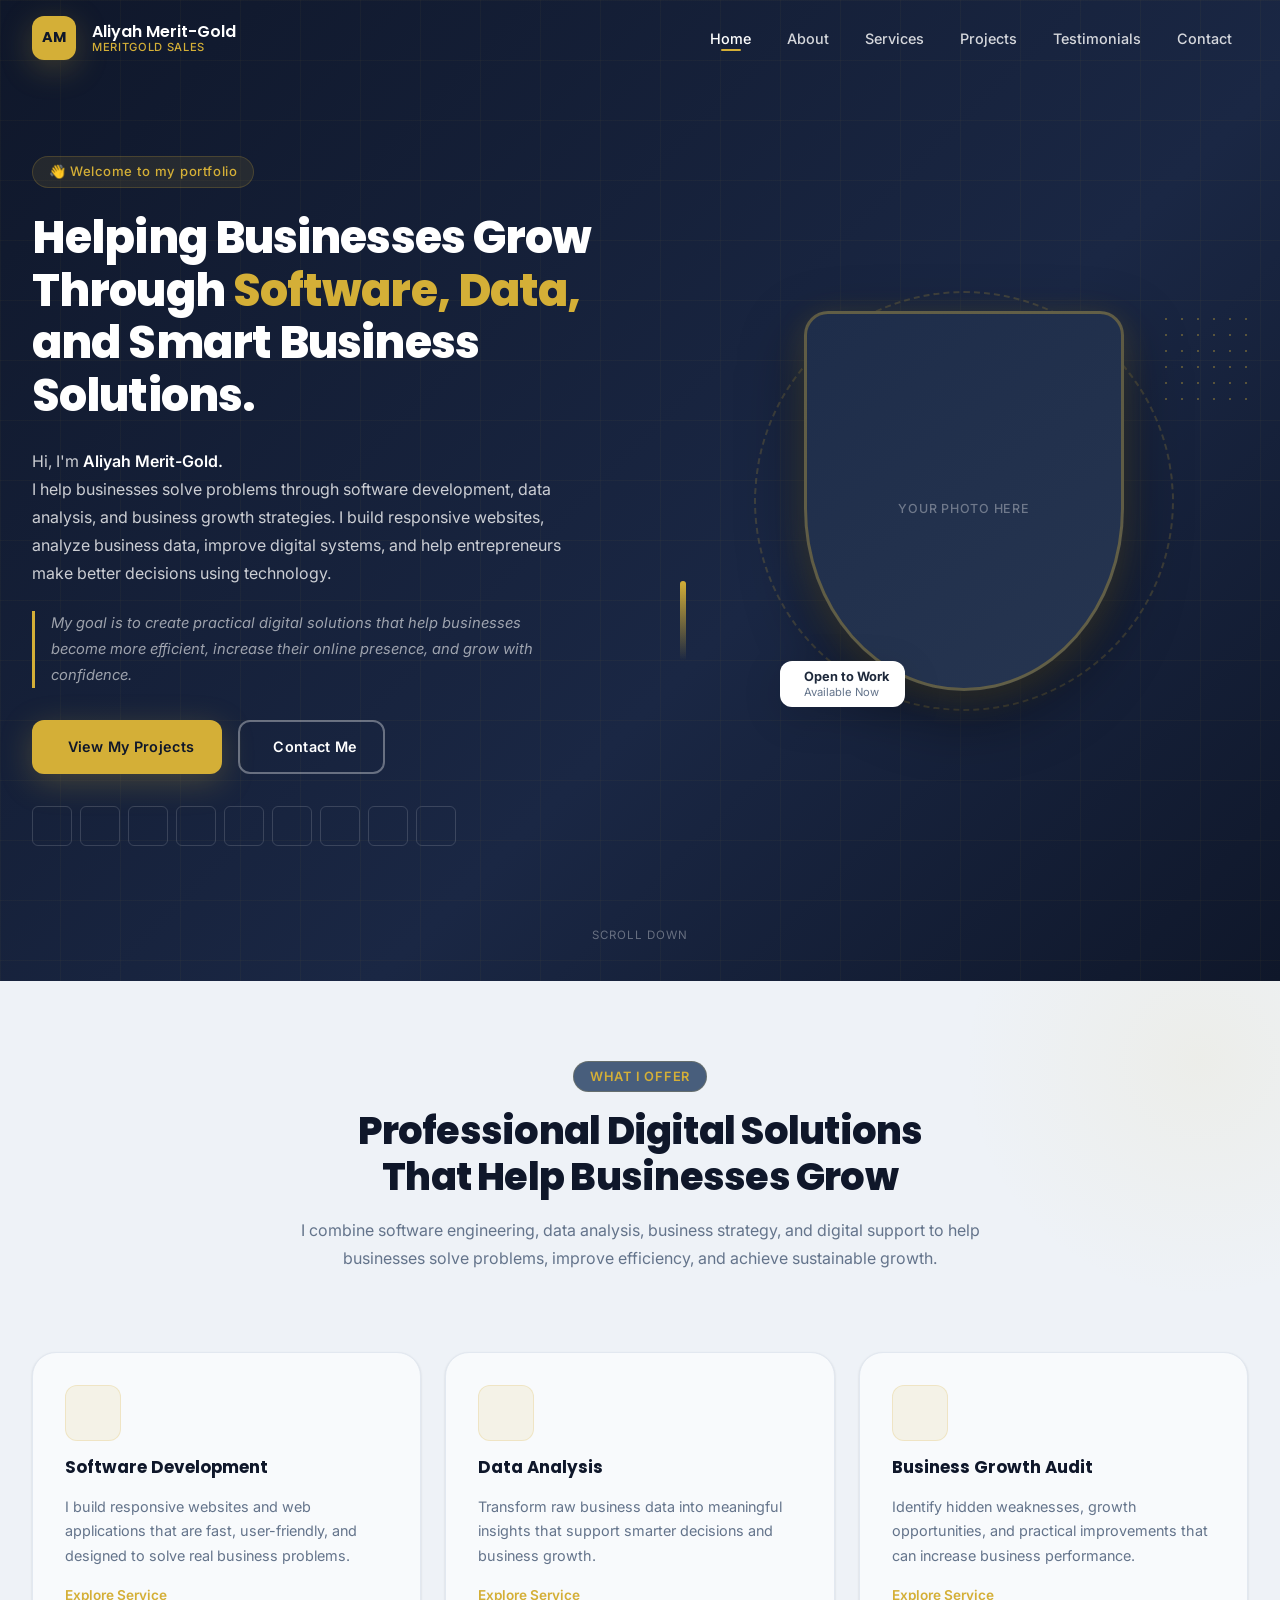
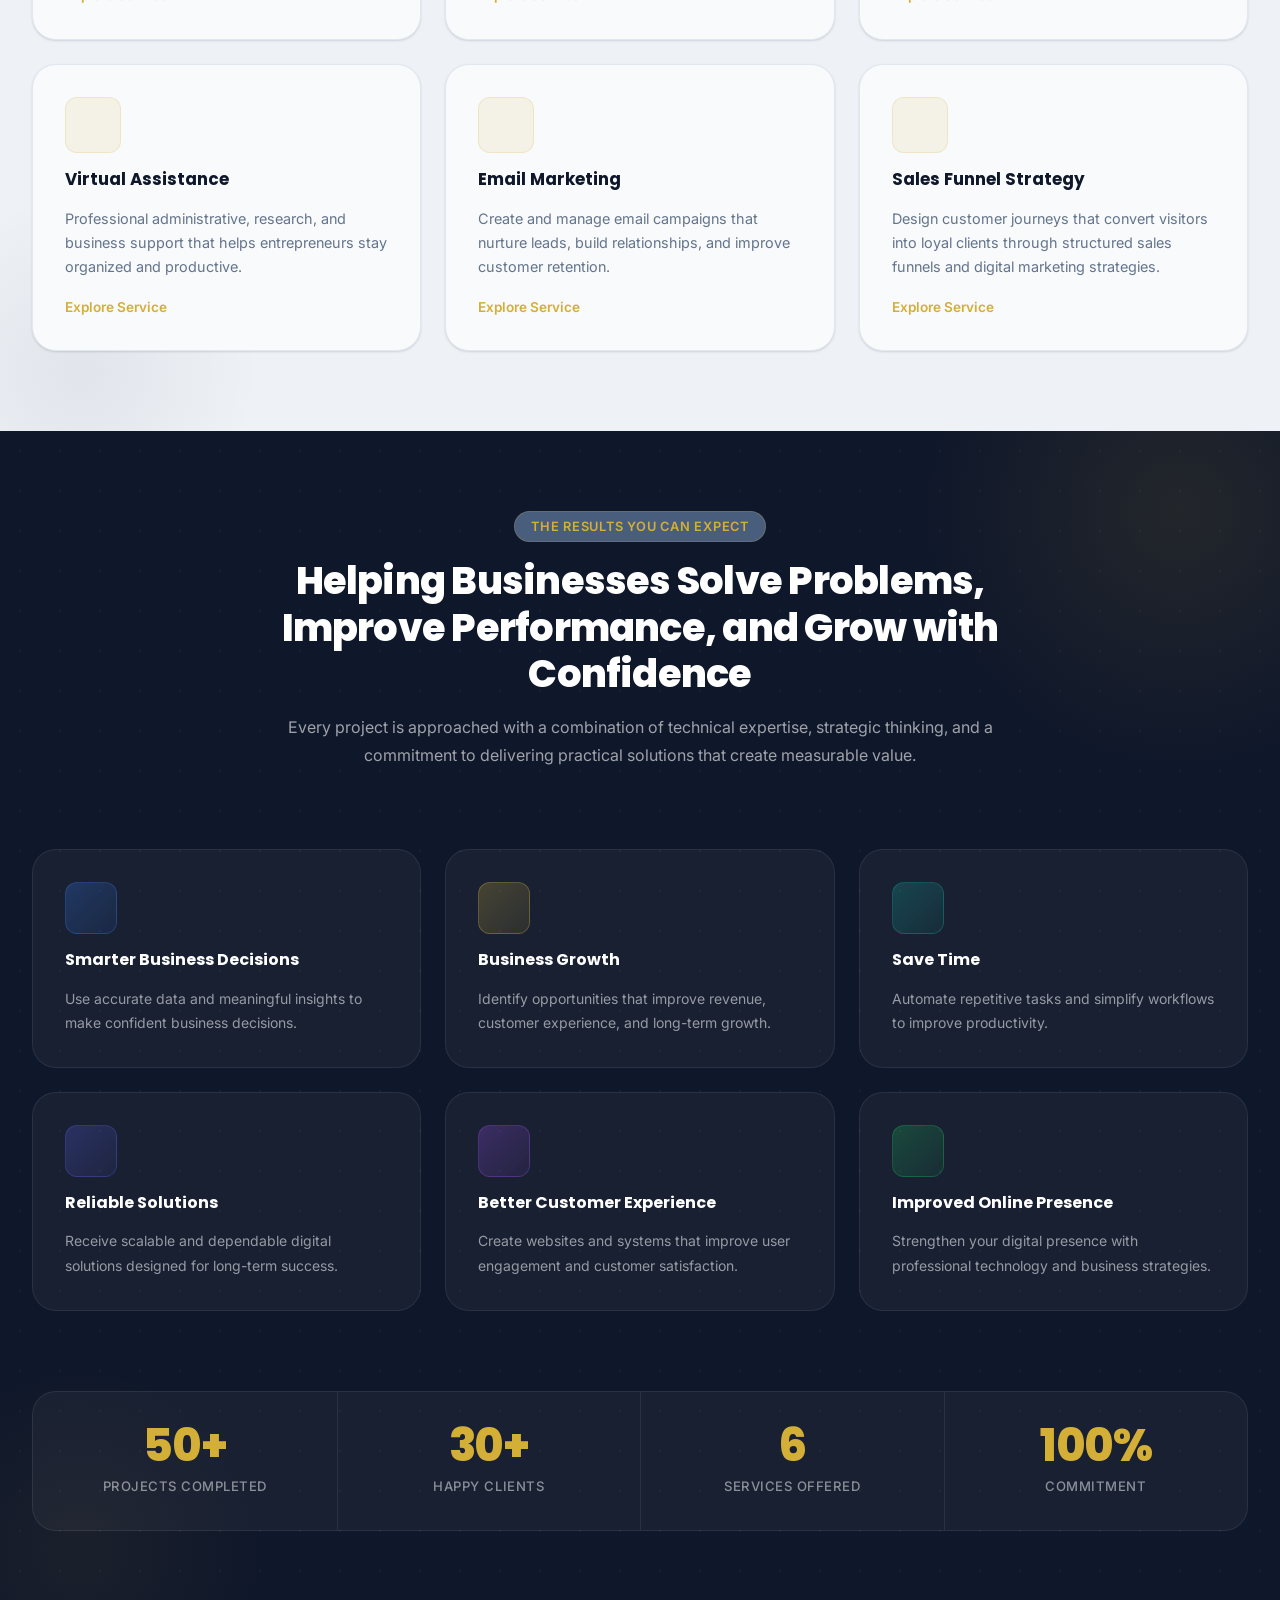
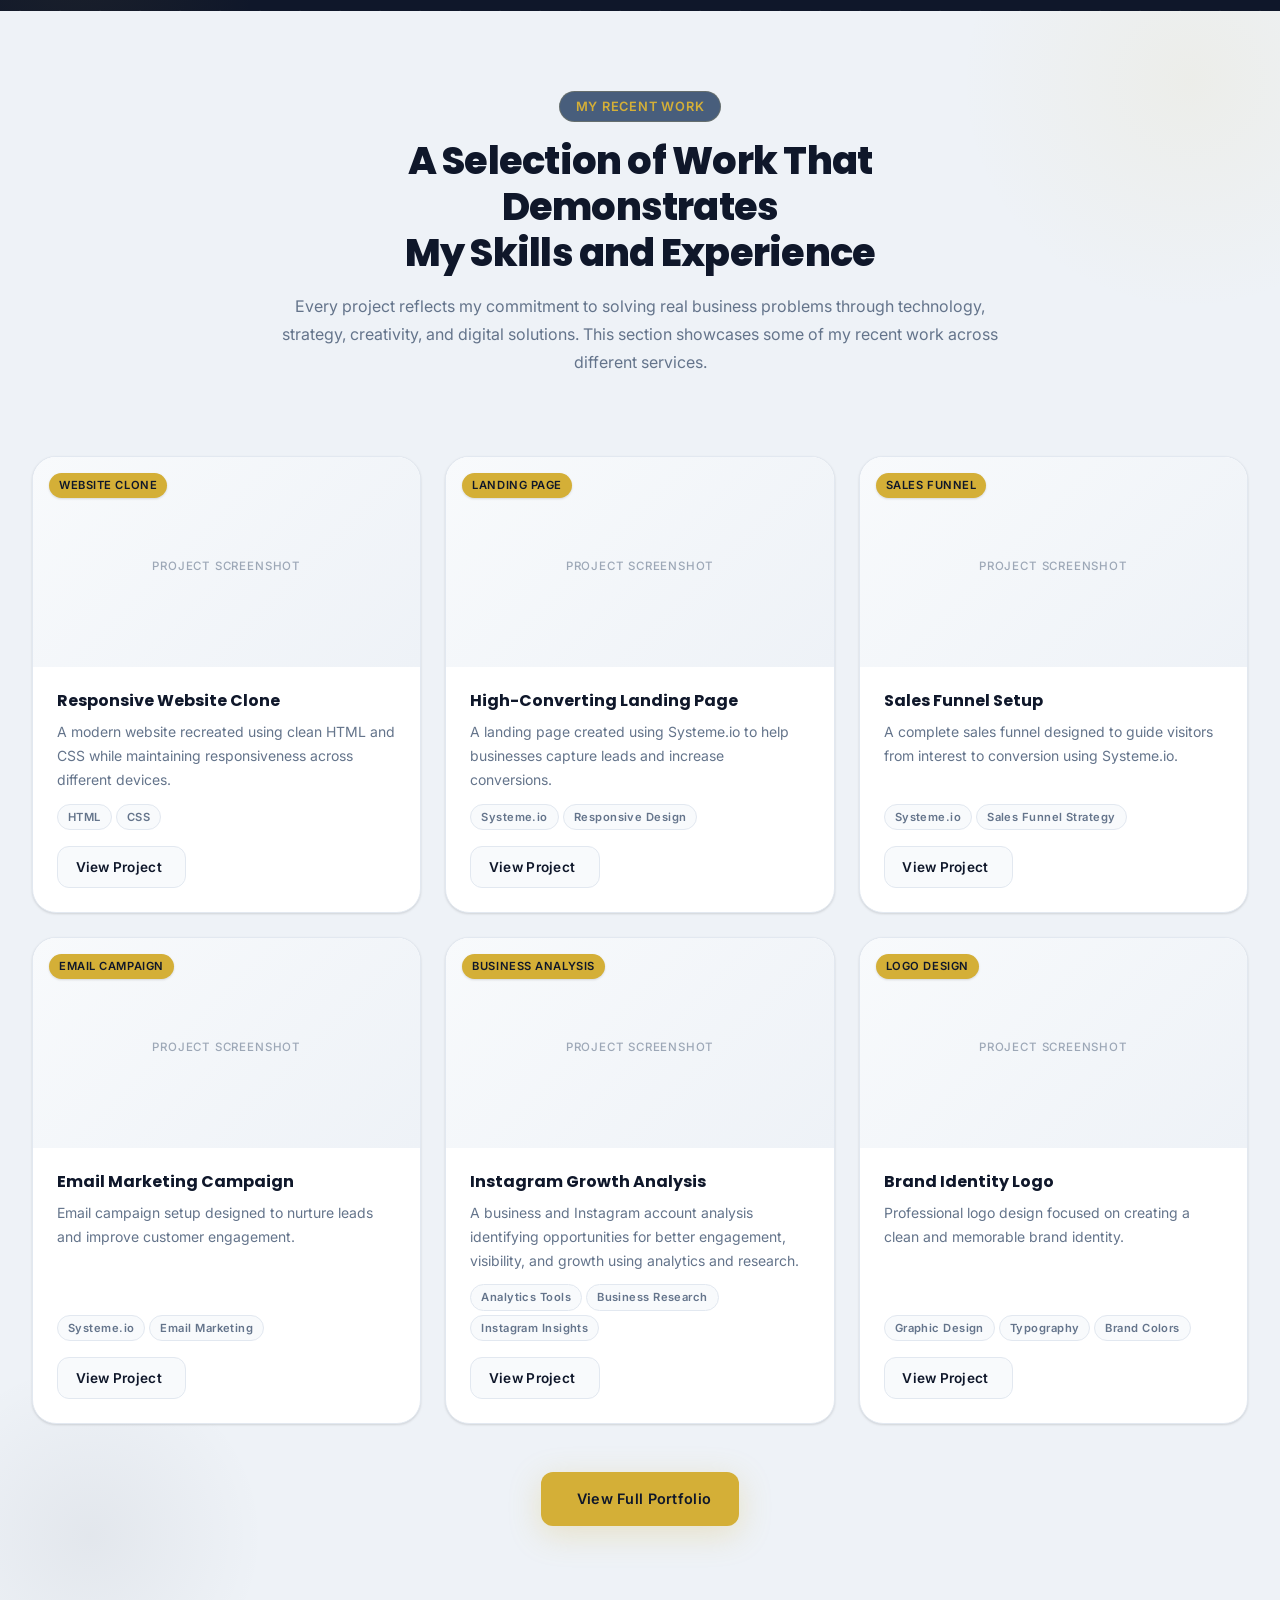
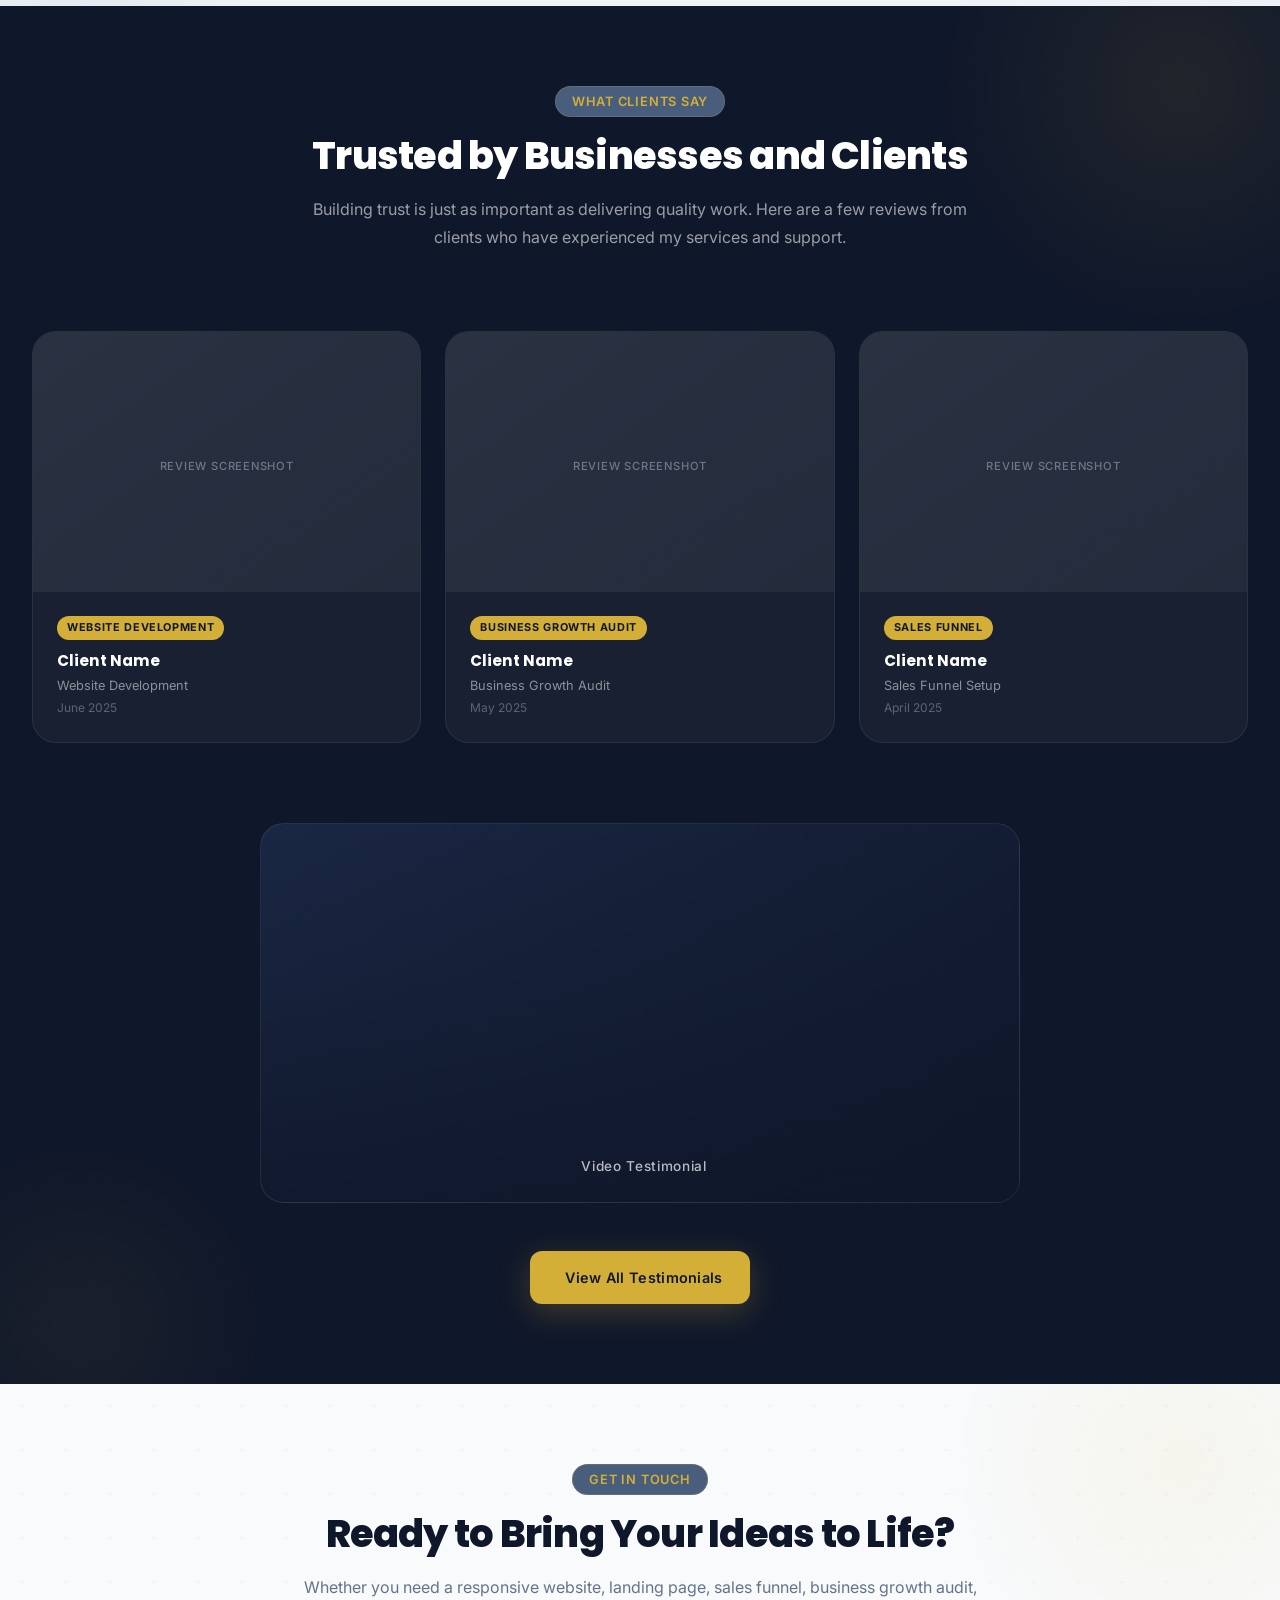
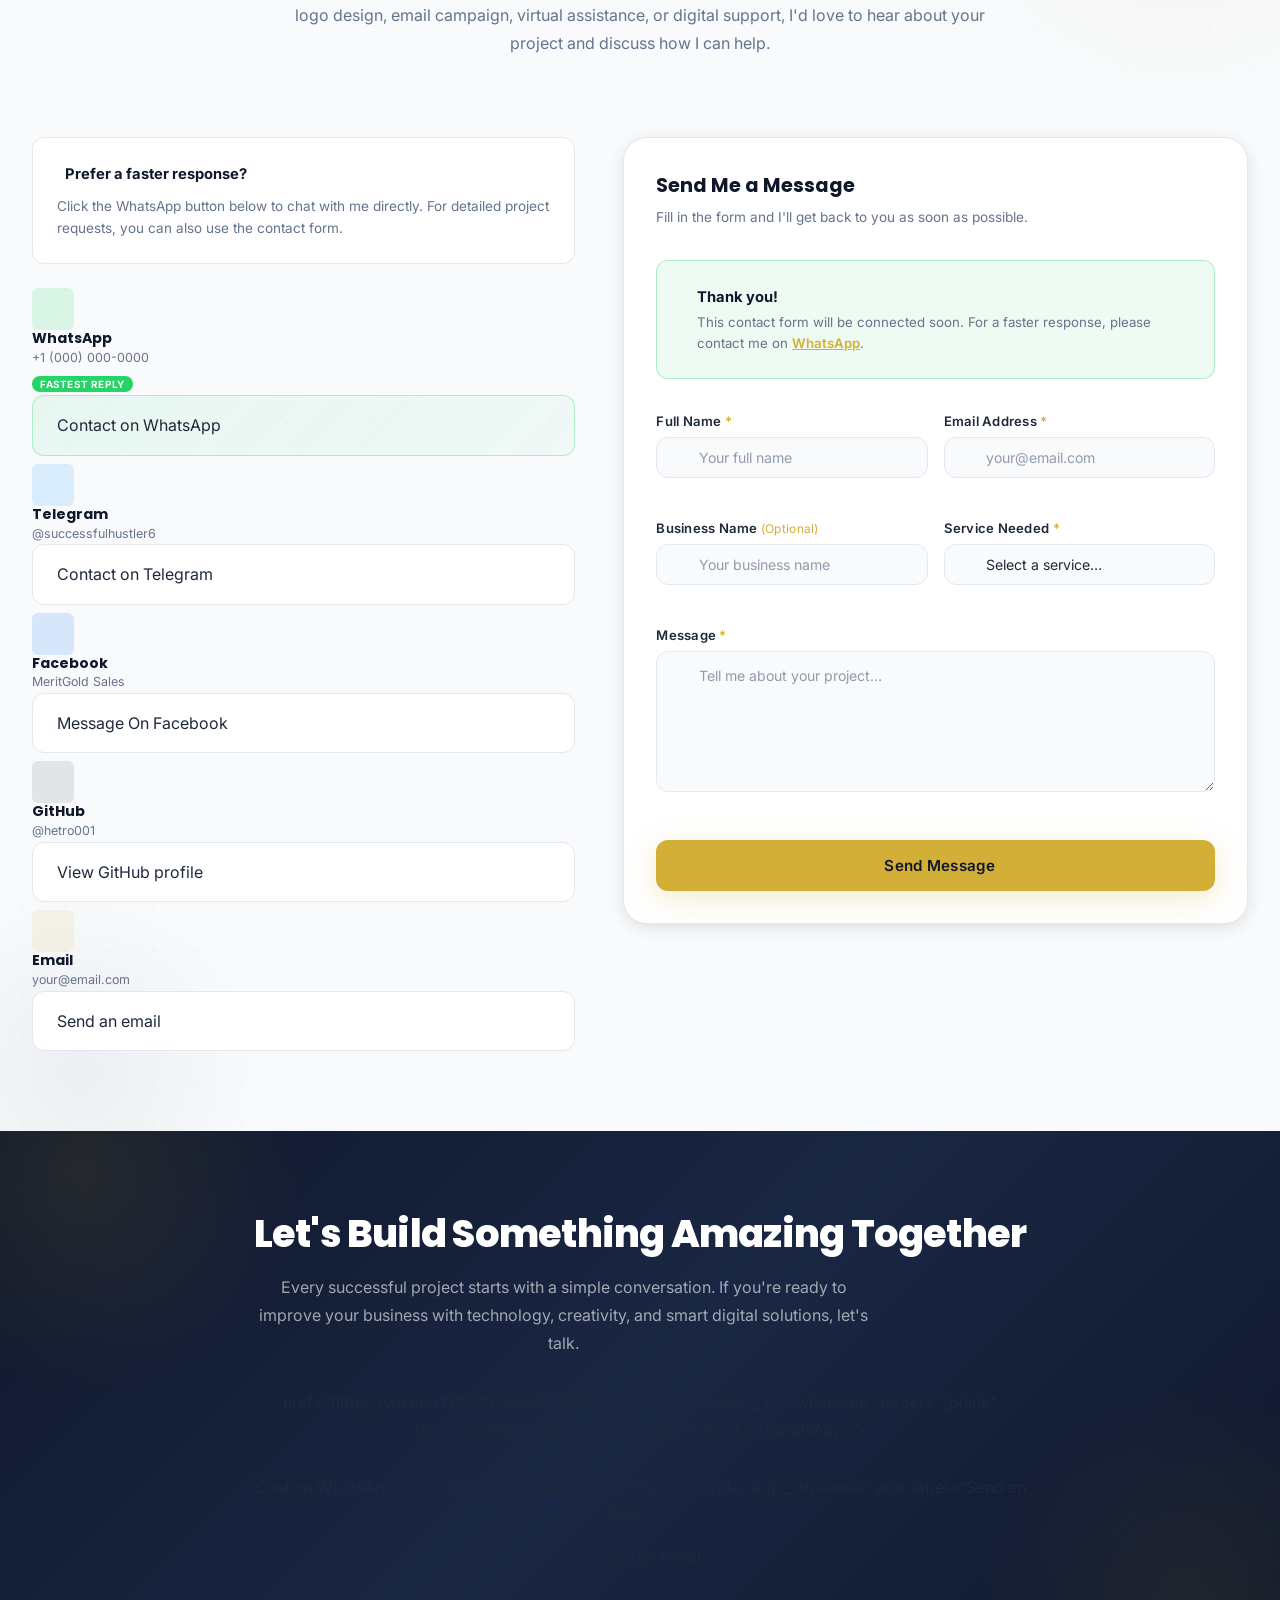
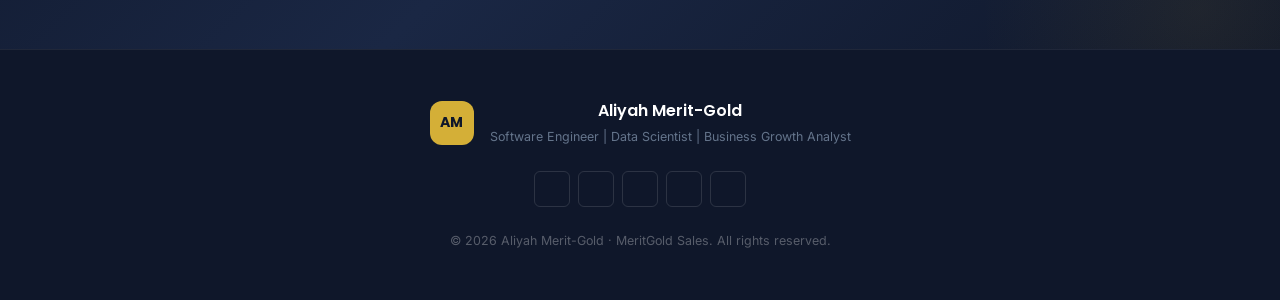
==== commit 6e51c067: "i made changes" ====
--- a/index.html
+++ b/index.html
@@ -41,7 +41,7 @@
       <!-- Right: Nav Links -->
       <ul class="nav-links" id="nav-links" role="list">
         <li><a href="#home" class="nav-link active">Home</a></li>
-        <li><a href="/about.html" class="nav-link">About</a></li>
+        <li><a href="about.html" class="nav-link">About</a></li>
         <li><a href="#services" class="nav-link">Services</a></li>
         <li><a href="#projects" class="nav-link">Projects</a></li>
         <li><a href="#testimonials" class="nav-link">Testimonials</a></li>
@@ -215,8 +215,9 @@
               I build responsive websites and web applications that are fast,
               user-friendly, and designed to solve real business problems.
             </p>
-            <a href="services.html#software-development" class="service-card__link" aria-label="Learn more about Software Development">
-            Explore Service <i class="ph ph-arrow-right service-card__arrow" aria-hidden="true"></i>
+            <a href="services.html#software-development" class="service-card__link"
+              aria-label="Learn more about Software Development">
+              Explore Service <i class="ph ph-arrow-right service-card__arrow" aria-hidden="true"></i>
             </a>
           </article>
 
@@ -230,7 +231,8 @@
               Transform raw business data into meaningful insights that support
               smarter decisions and business growth.
             </p>
-            <a href="services.html#data-analysis" class="service-card__link" aria-label="Learn more about Data Analysis">
+            <a href="services.html#data-analysis" class="service-card__link"
+              aria-label="Learn more about Data Analysis">
               Explore Service <i class="ph ph-arrow-right service-card__arrow" aria-hidden="true"></i>
             </a>
           </article>
@@ -245,8 +247,9 @@
               Identify hidden weaknesses, growth opportunities, and practical
               improvements that can increase business performance.
             </p>
-            <a href="services.html#business-growth-audit" class="service-card__link" aria-label="Learn more about Business Growth Audit">
-             Explore Service <i class="ph ph-arrow-right service-card__arrow" aria-hidden="true"></i>
+            <a href="services.html#business-growth-audit" class="service-card__link"
+              aria-label="Learn more about Business Growth Audit">
+              Explore Service <i class="ph ph-arrow-right service-card__arrow" aria-hidden="true"></i>
             </a>
           </article>
 
@@ -260,7 +263,8 @@
               Professional administrative, research, and business support that
               helps entrepreneurs stay organized and productive.
             </p>
-            <a href="services.html#virtual-assistance" class="service-card__link" aria-label="Learn more about Virtual Assistance">
+            <a href="services.html#virtual-assistance" class="service-card__link"
+              aria-label="Learn more about Virtual Assistance">
               Explore Service <i class="ph ph-arrow-right service-card__arrow" aria-hidden="true"></i>
             </a>
           </article>
@@ -275,7 +279,8 @@
               Create and manage email campaigns that nurture leads, build
               relationships, and improve customer retention.
             </p>
-            <a href="services.html#email-marketing" class="service-card__link" aria-label="Learn more about Email Marketing">
+            <a href="services.html#email-marketing" class="service-card__link"
+              aria-label="Learn more about Email Marketing">
               Explore Service <i class="ph ph-arrow-right service-card__arrow" aria-hidden="true"></i>
             </a>
           </article>
@@ -290,7 +295,8 @@
               Design customer journeys that convert visitors into loyal clients
               through structured sales funnels and digital marketing strategies.
             </p>
-            <a href="services.html#sales-funnel" class="service-card__link" aria-label="Learn more about Sales Funnel Strategy">
+            <a href="services.html#sales-funnel" class="service-card__link"
+              aria-label="Learn more about Sales Funnel Strategy">
               Explore Service <i class="ph ph-arrow-right service-card__arrow" aria-hidden="true"></i>
             </a>
           </article>
@@ -877,14 +883,7 @@
 
               <!-- WhatsApp — PRIMARY (highlighted) -->
               <li>
-
-                <a href="https://wa.me/YOURNUMBERHERE"
-                class="contact-card contact-card--primary"
-                target="_blank"
-                rel="noopener noreferrer"
-                aria-label="Contact on WhatsApp (primary contact method)"></a>
-                
-                <div class="contact-card__icon-wrap contact-card__icon-wrap--whatsapp">
+                  <div class="contact-card__icon-wrap contact-card__icon-wrap--whatsapp">
                   <i class="ph ph-whatsapp-logo" aria-hidden="true"></i>
                 </div>
                 <div class="contact-card__text">
@@ -894,37 +893,29 @@
                 <span class="contact-card__badge-primary" aria-hidden="true">Fastest Reply</span>
                 <i class="ph ph-arrow-right contact-card__arrow" aria-hidden="true"></i>
                 </a>
+
+                 <a href="https://wa.me/09054122526" class="contact-card contact-card--primary" target="_blank"
+                  rel="noopener noreferrer" aria-label="Contact on WhatsApp (primary contact method)">Contact on WhatsApp</a>
               </li>
 
               <!-- Telegram -->
               <li>
-
-              <a href="https://t.me/YOURUSERNAME"
-                class="contact-card"
-                target="_blank"
-                rel="noopener noreferrer"
-                aria-label="Contact on Telegram"></a>
-                
                 <div class="contact-card__icon-wrap contact-card__icon-wrap--telegram">
                   <i class="ph ph-telegram-logo" aria-hidden="true"></i>
                 </div>
                 <div class="contact-card__text">
                   <span class="contact-card__platform">Telegram</span>
-                  <span class="contact-card__handle">@yourusername</span>
+                  <span class="contact-card__handle">@successfulhustler6</span>
                 </div>
                 <i class="ph ph-arrow-right contact-card__arrow" aria-hidden="true"></i>
-                </a>
+
+                 <a href="https://t.me/successfulhustler6" class="contact-card" target="_blank" rel="noopener noreferrer"
+                  aria-label="Contact on Telegram">Contact on Telegram</a>
+                
               </li>
 
               <!-- Facebook -->
               <li>
-
-              <a href="https://facebook.com/YOURPAGE"
-                class="contact-card"
-                target="_blank"
-                rel="noopener noreferrer"
-                aria-label="Contact on Facebook"></a>
-                
                 <div class="contact-card__icon-wrap contact-card__icon-wrap--facebook">
                   <i class="ph ph-facebook-logo" aria-hidden="true"></i>
                 </div>
@@ -934,12 +925,15 @@
                 </div>
                 <i class="ph ph-arrow-right contact-card__arrow" aria-hidden="true"></i>
                 </a>
+
+                 <a href="https://facebook.com/meritgoldsales" class="contact-card" target="_blank"
+                  rel="noopener noreferrer" aria-label="Contact on Facebook">Message On Facebook</a>
               </li>
 
               <!-- LinkedIn -->
-              <li>
-
-               <a href="https://linkedin.com/in/YOURPROFILE"
+              <!-- <li>
+
+               <a href="https://linkedin.com/in/"
                 class="contact-card"
                 target="_blank"
                 rel="noopener noreferrer"
@@ -954,10 +948,10 @@
                 </div>
                 <i class="ph ph-arrow-right contact-card__arrow" aria-hidden="true"></i>
                 </a>
-              </li>
+              </li> -->
 
               <!-- Fiverr -->
-              <li>
+              <!-- <li>
 
                <a  href="https://fiverr.com/YOURUSERNAME"
                 class="contact-card"
@@ -974,10 +968,10 @@
                 </div>
                 <i class="ph ph-arrow-right contact-card__arrow" aria-hidden="true"></i>
                 </a>
-              </li>
+              </li> -->
 
               <!-- Upwork -->
-              <li>
+              <!-- <li>
 
                 <a href="https://upwork.com/freelancers/YOURPROFILE"
                 class="contact-card"
@@ -994,35 +988,27 @@
                 </div>
                 <i class="ph ph-arrow-right contact-card__arrow" aria-hidden="true"></i>
                 </a>
-              </li>
+              </li> -->
 
               <!-- GitHub -->
               <li>
 
-              <a href="https://github.com/YOURUSERNAME"
-                class="contact-card"
-                target="_blank"
-                rel="noopener noreferrer"
-                aria-label="View GitHub profile"></a>
-                
-                <div class="contact-card__icon-wrap contact-card__icon-wrap--github">
+             <div class="contact-card__icon-wrap contact-card__icon-wrap--github">
                   <i class="ph ph-github-logo" aria-hidden="true"></i>
                 </div>
                 <div class="contact-card__text">
                   <span class="contact-card__platform">GitHub</span>
-                  <span class="contact-card__handle">@yourusername</span>
+                  <span class="contact-card__handle">@hetro001</span>
                 </div>
                 <i class="ph ph-arrow-right contact-card__arrow" aria-hidden="true"></i>
-                </a>
+                
+
+                <a href="https://github.com/hetro001" class="contact-card" target="_blank" rel="noopener noreferrer"
+                  aria-label="View GitHub profile">View GitHub profile</a>
               </li>
 
               <!-- Email -->
               <li>
-
-               <a href="mailto:your@email.com"
-                class="contact-card"
-                aria-label="Send an email"></a>
-                
                 <div class="contact-card__icon-wrap contact-card__icon-wrap--email">
                   <i class="ph ph-envelope" aria-hidden="true"></i>
                 </div>
@@ -1032,6 +1018,8 @@
                 </div>
                 <i class="ph ph-arrow-right contact-card__arrow" aria-hidden="true"></i>
                 </a>
+
+                  <a href="meritgoldaliyah@gmail.com" class="contact-card" aria-label="Send an email">Send an email</a>
               </li>
 
             </ul>
